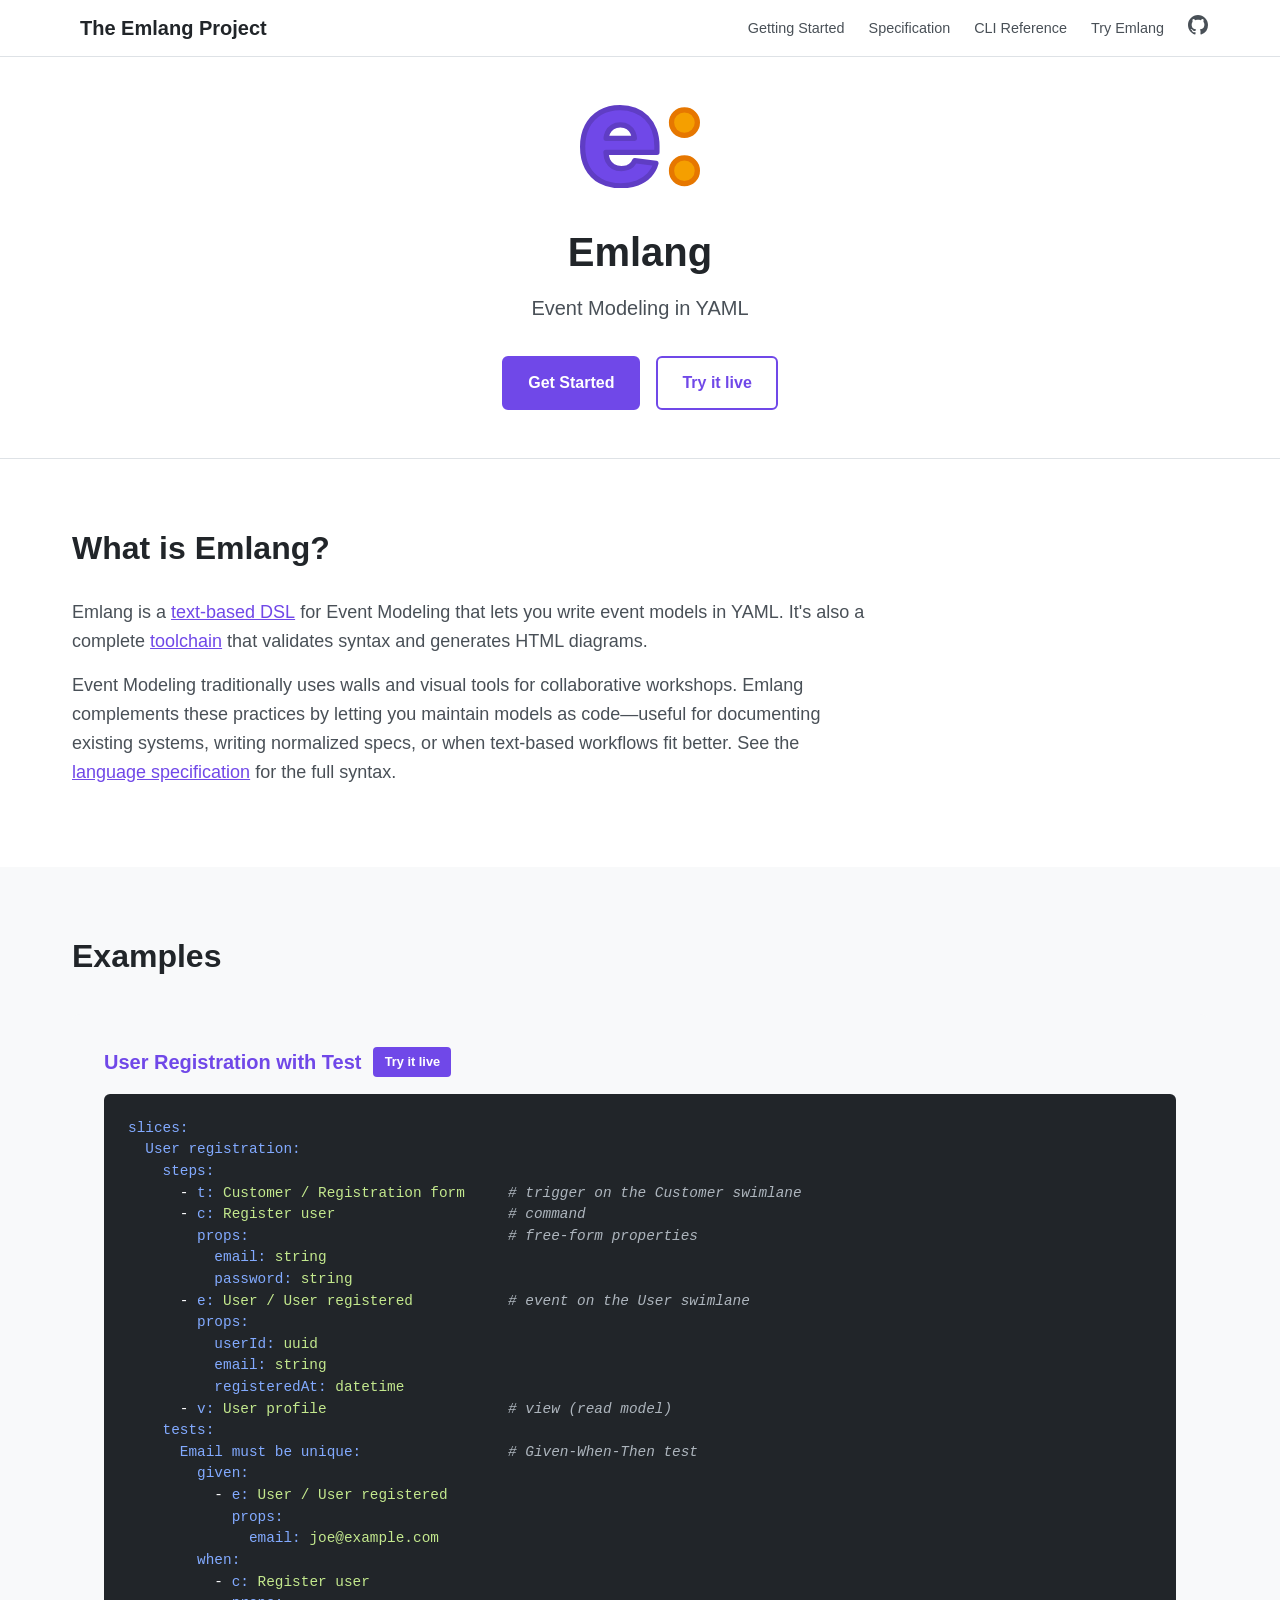
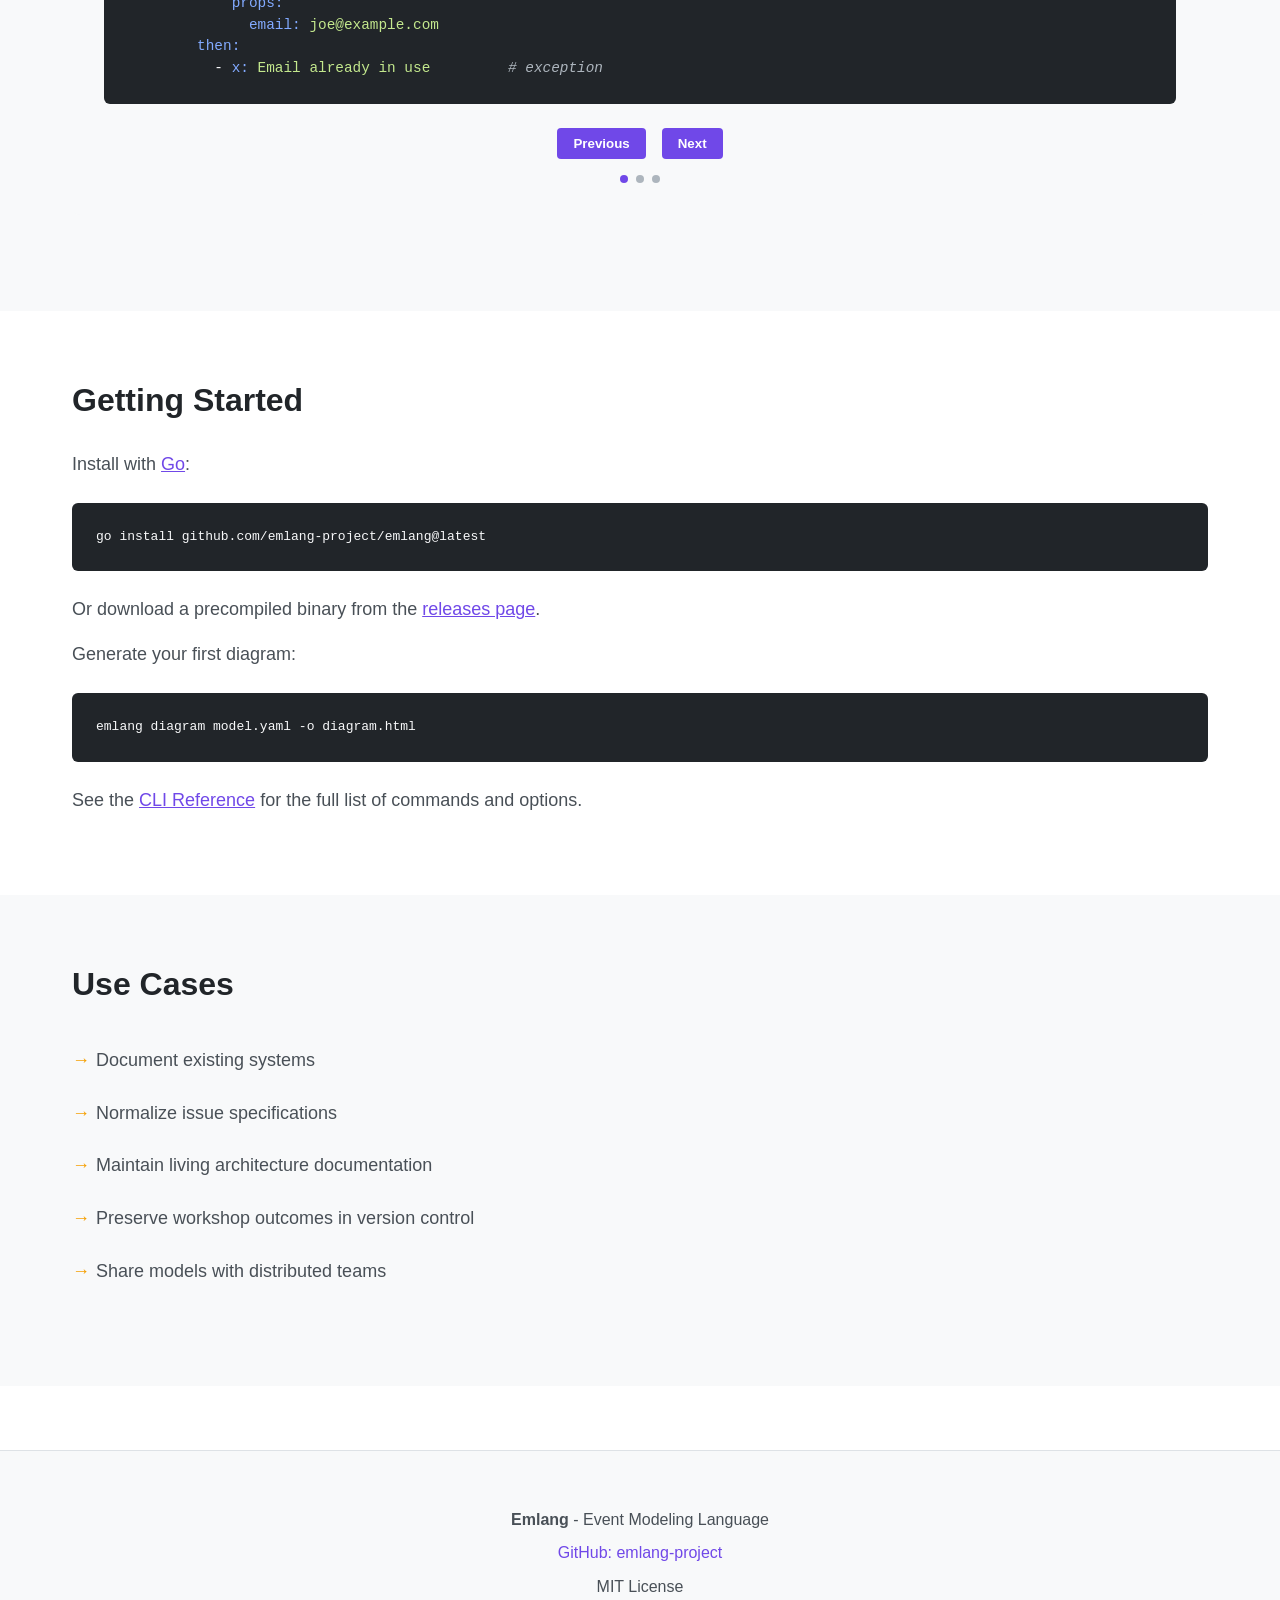
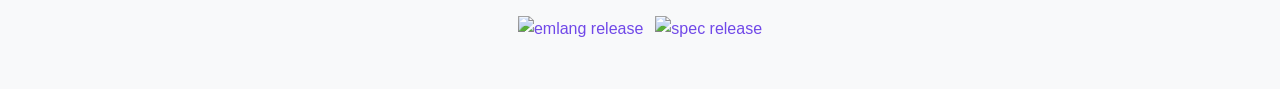
==== docs/index.html @ 88c4de27 "docs: import the website from emlang-project.github.io Co-Authored-By: Claude Opus 5.5 <noreply@anth" ====
<!DOCTYPE html>
<html lang="en">
<head>
    <meta charset="UTF-8">
    <meta name="viewport" content="width=device-width, initial-scale=1.0">
    <title>Emlang - Event Modeling Language</title>
    <meta name="description" content="Event Modeling in YAML. A text-based DSL for Event Modeling.">
    <link rel="icon" type="image/x-icon" href="favicon.ico">
    <link rel="canonical" href="https://emlang-project.github.io/">
    <meta property="og:title" content="Emlang - Event Modeling Language">
    <meta property="og:description" content="Event Modeling in YAML. A text-based DSL for Event Modeling.">
    <meta property="og:type" content="website">
    <meta property="og:url" content="https://emlang-project.github.io/">
    <meta property="og:image" content="https://emlang-project.github.io/logo.png">
    <meta name="twitter:card" content="summary">
    <meta name="twitter:title" content="Emlang - Event Modeling Language">
    <meta name="twitter:description" content="Event Modeling in YAML. A text-based DSL for Event Modeling.">
    <meta name="twitter:image" content="https://emlang-project.github.io/logo.png">
    <link rel="stylesheet" href="styles.css">
    <style>
        /* Nav logo animation (homepage only) */
        .nav-logo-img {
            width: 0;
            opacity: 0;
            overflow: hidden;
            transition: width 0.3s ease, opacity 0.3s ease;
        }

        nav.scrolled .nav-logo-img {
            width: 28px;
            opacity: 1;
        }

        /* Header */
        header {
            padding: 3rem 0;
            text-align: center;
            border-bottom: 1px solid var(--gray-3);
        }

        .logo {
            width: 120px;
            height: auto;
            margin-bottom: 1.5rem;
        }

        h1 {
            font-size: 2.5rem;
            font-weight: 800;
            margin-bottom: 0.5rem;
            color: var(--gray-9);
        }

        .tagline {
            font-size: 1.25rem;
            color: var(--gray-7);
            margin-bottom: 2rem;
        }

        .cta-buttons {
            display: flex;
            gap: 1rem;
            justify-content: center;
            flex-wrap: wrap;
        }

        .btn {
            display: inline-block;
            padding: 0.75rem 1.5rem;
            border-radius: 6px;
            text-decoration: none;
            font-weight: 600;
            transition: all 0.2s;
        }

        .btn-primary {
            background: var(--violet-6);
            color: white;
            border: 2px solid var(--violet-6);
        }

        .btn-primary:hover {
            background: var(--violet-7);
            border-color: var(--violet-7);
        }

        .btn-secondary {
            background: white;
            color: var(--violet-6);
            border: 2px solid var(--violet-6);
        }

        .btn-secondary:hover {
            background: var(--gray-0);
        }

        /* Sections (homepage overrides) */
        section {
            padding: 4rem 0;
            border-bottom: none;
        }

        section h2 {
            font-size: 2rem;
            margin-bottom: 1.5rem;
        }

        section p {
            font-size: 1.125rem;
        }

        /* Carousel */
        .carousel {
            position: relative;
            background: var(--gray-0);
            border-radius: 8px;
            padding: 2rem;
            margin: 2rem 0;
        }

        .carousel-item {
            display: none;
        }

        .carousel-item.active {
            display: block;
        }

        .carousel-title {
            font-size: 1.25rem;
            font-weight: 600;
            margin-bottom: 1rem;
            color: var(--violet-6);
            display: flex;
            align-items: center;
            gap: 0.75rem;
        }

        .open-in-editor {
            font-size: 0.8rem;
            font-weight: 600;
            color: white;
            text-decoration: none;
            background: var(--violet-6);
            border-radius: 4px;
            padding: 0.3rem 0.7rem;
            transition: background 0.2s;
            white-space: nowrap;
        }

        .open-in-editor:hover {
            background: var(--violet-7);
        }

        .install-wrapper {
            position: relative;
        }

        .carousel-nav {
            display: flex;
            justify-content: center;
            gap: 1rem;
            margin-top: 1.5rem;
        }

        .carousel-nav button {
            background: var(--violet-6);
            color: white;
            border: none;
            padding: 0.5rem 1rem;
            border-radius: 4px;
            cursor: pointer;
            font-weight: 600;
            transition: background 0.2s;
        }

        .carousel-nav button:hover {
            background: var(--violet-7);
        }

        .carousel-indicators {
            display: flex;
            justify-content: center;
            gap: 0.5rem;
            margin-top: 1rem;
        }

        .indicator {
            width: 8px;
            height: 8px;
            border-radius: 50%;
            background: var(--gray-5);
            cursor: pointer;
        }

        .indicator.active {
            background: var(--violet-6);
        }

        /* Installation */
        .install-box {
            background: var(--gray-9);
            color: #f8f9fa;
            padding: 1.5rem;
            border-radius: 6px;
            margin: 1.5rem 0;
            font-family: monospace;
        }

        /* Use Cases */
        .use-cases {
            list-style: none;
            margin: 1.5rem 0;
        }

        .use-cases li {
            padding: 0.75rem 0;
            padding-left: 1.5rem;
            position: relative;
            font-size: 1.125rem;
            color: var(--gray-7);
        }

        .use-cases li:before {
            content: "\2192";
            position: absolute;
            left: 0;
            color: var(--orange-6);
            font-weight: 700;
        }

        /* Footer (homepage override) */
        footer {
            margin-top: 4rem;
        }

        .badges {
            display: flex;
            gap: 0.75rem;
            justify-content: center;
            margin-top: 1rem;
        }

        .badges img {
            height: 20px;
        }

        /* Responsive (homepage overrides) */
        @media (max-width: 768px) {
            h1 {
                font-size: 2rem;
            }

            .tagline {
                font-size: 1.125rem;
            }

            section h2 {
                font-size: 1.5rem;
            }

            .cta-buttons {
                flex-direction: column;
                align-items: stretch;
            }
        }
    </style>
</head>
<body>
    <nav>
        <div class="nav-inner">
            <a href="#" class="nav-logo"><img src="logo.svg" alt="Emlang" class="nav-logo-img"> The Emlang Project</a>
            <button class="nav-toggle" aria-label="Toggle navigation" onclick="document.querySelector('.nav-links').classList.toggle('open')">
                <svg viewBox="0 0 24 24" fill="none" stroke="currentColor" stroke-width="2"><path d="M3 12h18M3 6h18M3 18h18"/></svg>
            </button>
            <ul class="nav-links">
                <li><a href="#getting-started">Getting Started</a></li>
                <li><a href="spec.html">Specification</a></li>
                <li><a href="cli.html">CLI Reference</a></li>
                <li><a href="repl.html" target="_blank">Try Emlang</a></li>
                <li><a href="https://github.com/emlang-project" target="_blank" aria-label="GitHub" class="nav-github"><svg viewBox="0 0 16 16" width="20" height="20" fill="currentColor"><path d="M8 0C3.58 0 0 3.58 0 8c0 3.54 2.29 6.53 5.47 7.59.4.07.55-.17.55-.38 0-.19-.01-.82-.01-1.49-2.01.37-2.53-.49-2.69-.94-.09-.23-.48-.94-.82-1.13-.28-.15-.68-.52-.01-.53.63-.01 1.08.58 1.23.82.72 1.21 1.87.87 2.33.66.07-.52.28-.87.51-1.07-1.78-.2-3.64-.89-3.64-3.95 0-.87.31-1.59.82-2.15-.08-.2-.36-1.02.08-2.12 0 0 .67-.21 2.2.82.64-.18 1.32-.27 2-.27.68 0 1.36.09 2 .27 1.53-1.04 2.2-.82 2.2-.82.44 1.1.16 1.92.08 2.12.51.56.82 1.27.82 2.15 0 3.07-1.87 3.75-3.65 3.95.29.25.54.73.54 1.48 0 1.07-.01 1.93-.01 2.2 0 .21.15.46.55.38A8.013 8.013 0 0016 8c0-4.42-3.58-8-8-8z"/></svg></a></li>
            </ul>
        </div>
    </nav>

    <header>
        <div class="container">
            <svg class="logo" width="228.35938" height="158.6992" viewBox="0 0 228.35938 158.6992" version="1.1">
                <g transform="translate(-84.853516,-176.65039)">
                    <g style="fill:#f59f00;fill-opacity:1;stroke:#e67700;stroke-opacity:1" transform="translate(0,14.44824)">
                        <path style="fill:#f59f00;fill-opacity:1;stroke:#e67700;stroke-width:10;stroke-linejoin:bevel;stroke-opacity:1" d="m 283.60352,263.03711 c -6.94445,0 -12.80382,2.34374 -17.57813,7.03125 -4.68751,4.68751 -7.03125,10.45876 -7.03125,17.31641 0,6.85765 2.34374,12.63085 7.03125,17.31835 4.77431,4.68751 10.63368,7.03126 17.57813,7.03126 6.94445,0 12.7617,-2.34375 17.44921,-7.03126 4.77431,-4.6875 7.16016,-10.4607 7.16016,-17.31835 0,-6.85765 -2.38585,-12.6289 -7.16016,-17.31641 -4.68751,-4.68751 -10.50476,-7.03125 -17.44921,-7.03125 z"/>
                        <path style="fill:#f59f00;fill-opacity:1;stroke:#e67700;stroke-width:10;stroke-linejoin:bevel;stroke-opacity:1" d="m 283.60352,171.36914 c -6.94445,0 -12.80382,2.34374 -17.57813,7.03125 -4.68751,4.68751 -7.03125,10.46071 -7.03125,17.31836 0,6.85765 2.34374,12.63085 7.03125,17.31836 4.77431,4.68751 10.63368,7.03125 17.57813,7.03125 6.94445,0 12.7617,-2.34374 17.44921,-7.03125 4.77431,-4.68751 7.16016,-10.46071 7.16016,-17.31836 0,-6.85765 -2.38585,-12.63085 -7.16016,-17.31836 -4.68751,-4.68751 -10.50476,-7.03125 -17.44921,-7.03125 z"/>
                    </g>
                    <path style="fill:#7048e8;stroke:#5f3dc4;stroke-width:10;stroke-linejoin:round;stroke-opacity:1" d="m 161.07812,181.65039 c -14.32292,0 -26.86695,3.12499 -37.63085,9.375 -10.6771,6.25001 -18.96637,14.97394 -24.869145,26.17188 -5.81598,11.11112 -8.724609,24.04577 -8.724609,38.80273 0,15.191 2.908629,28.34199 8.724609,39.45312 5.902785,11.11113 14.322255,19.70486 25.259765,25.78125 10.93751,6.0764 23.87217,9.11523 38.80273,9.11523 11.71877,0 22.17946,-1.7808 31.38086,-5.33983 9.2014,-3.55904 16.79557,-8.50694 22.78516,-14.84375 6.07639,-6.42363 10.24305,-13.88759 12.5,-22.39453 l -40.36328,-5.20899 c -1.21528,3.21181 -3.03819,5.94618 -5.46875,8.20312 -2.34375,2.17014 -5.20833,3.86284 -8.59375,5.07813 -3.38542,1.12846 -7.16146,1.69335 -11.32813,1.69335 -5.90278,0 -11.069,-1.21591 -15.49609,-3.64648 -4.42709,-2.51737 -7.8546,-6.20725 -10.28516,-11.06835 -2.1263,-4.4889 -3.28906,-9.86951 -3.48632,-16.14454 h 96.97461 v -11.58984 c 0,-11.71877 -1.73481,-22.09135 -5.20704,-31.11914 -3.38542,-9.11459 -8.24717,-16.79687 -14.58398,-23.04688 -6.25001,-6.33681 -13.67186,-11.11046 -22.26563,-14.32227 -8.50696,-3.29861 -17.88193,-4.94921 -28.125,-4.94921 z m 0.52149,32.94336 c 5.90278,0 10.85069,1.25803 14.84375,3.77539 3.99307,2.51737 7.02995,6.16319 9.11328,10.9375 1.4074,3.16666 2.34025,6.77038 2.79688,10.80859 h -53.81641 c 0.4375,-4.07118 1.38541,-7.71701 2.84375,-10.9375 2.17014,-4.6007 5.29513,-8.16037 9.375,-10.67774 4.07987,-2.60417 9.02777,-3.90624 14.84375,-3.90624 z"/>
                </g>
            </svg>
            <h1>Emlang</h1>
            <p class="tagline">Event Modeling in YAML</p>
            <div class="cta-buttons">
                <a href="#getting-started" class="btn btn-primary">Get Started</a>
                <a href="repl.html" target="_blank" class="btn btn-secondary">Try it live</a>
            </div>
        </div>
    </header>

    <section id="what-is-emlang">
        <div class="container">
            <h2>What is Emlang?</h2>
            <p>Emlang is a <a href="spec.html" style="color: var(--violet-6); font-weight: 500;">text-based DSL</a> for Event Modeling that lets you write event models in YAML. It's also a complete <a href="cli.html" style="color: var(--violet-6); font-weight: 500;">toolchain</a> that validates syntax and generates HTML diagrams.</p>
            <p>Event Modeling traditionally uses walls and visual tools for collaborative workshops. Emlang complements these practices by letting you maintain models as code—useful for documenting existing systems, writing normalized specs, or when text-based workflows fit better. See the <a href="spec.html" style="color: var(--violet-6); font-weight: 500;">language specification</a> for the full syntax.</p>
        </div>
    </section>

    <section id="examples" style="background: var(--gray-0);">
        <div class="container">
            <h2>Examples</h2>
            <div class="carousel">
                <div class="carousel-item active">
                    <div class="carousel-title">User Registration with Test <a class="open-in-editor" href="#">Try it live</a></div>
                    <div class="code-wrapper">
                        <button class="copy-btn" onclick="copyCode(this)">Copy</button>
                        <pre><code><span class="hljs-attr">slices:</span>
  <span class="hljs-attr">User registration:</span>
    <span class="hljs-attr">steps:</span>
      - <span class="hljs-attr">t:</span> <span class="hljs-string">Customer / Registration form</span>     <span class="hljs-comment"># trigger on the Customer swimlane</span>
      - <span class="hljs-attr">c:</span> <span class="hljs-string">Register user</span>                    <span class="hljs-comment"># command</span>
        <span class="hljs-attr">props:</span>                              <span class="hljs-comment"># free-form properties</span>
          <span class="hljs-attr">email:</span> <span class="hljs-string">string</span>
          <span class="hljs-attr">password:</span> <span class="hljs-string">string</span>
      - <span class="hljs-attr">e:</span> <span class="hljs-string">User / User registered</span>           <span class="hljs-comment"># event on the User swimlane</span>
        <span class="hljs-attr">props:</span>
          <span class="hljs-attr">userId:</span> <span class="hljs-string">uuid</span>
          <span class="hljs-attr">email:</span> <span class="hljs-string">string</span>
          <span class="hljs-attr">registeredAt:</span> <span class="hljs-string">datetime</span>
      - <span class="hljs-attr">v:</span> <span class="hljs-string">User profile</span>                     <span class="hljs-comment"># view (read model)</span>
    <span class="hljs-attr">tests:</span>
      <span class="hljs-attr">Email must be unique:</span>                 <span class="hljs-comment"># Given-When-Then test</span>
        <span class="hljs-attr">given:</span>
          - <span class="hljs-attr">e:</span> <span class="hljs-string">User / User registered</span>
            <span class="hljs-attr">props:</span>
              <span class="hljs-attr">email:</span> <span class="hljs-string">joe@example.com</span>
        <span class="hljs-attr">when:</span>
          - <span class="hljs-attr">c:</span> <span class="hljs-string">Register user</span>
            <span class="hljs-attr">props:</span>
              <span class="hljs-attr">email:</span> <span class="hljs-string">joe@example.com</span>
        <span class="hljs-attr">then:</span>
          - <span class="hljs-attr">x:</span> <span class="hljs-string">Email already in use</span>         <span class="hljs-comment"># exception</span></code></pre>
                    </div>
                </div>

                <div class="carousel-item">
                    <div class="carousel-title">Invoice Generation <a class="open-in-editor" href="#">Try it live</a></div>
                    <div class="code-wrapper">
                        <button class="copy-btn" onclick="copyCode(this)">Copy</button>
                        <pre><code><span class="hljs-attr">slices:</span>
  <span class="hljs-attr">Invoice generation:</span>          <span class="hljs-comment"># processor pattern (direct form, no tests)</span>
    - <span class="hljs-attr">e:</span> <span class="hljs-string">Shipping / Order shipped</span>
    - <span class="hljs-attr">v:</span> <span class="hljs-string">Pending invoices</span>
    - <span class="hljs-attr">t:</span> <span class="hljs-string">Invoice generation process</span>
    - <span class="hljs-attr">c:</span> <span class="hljs-string">Generate invoice</span>
      <span class="hljs-attr">props:</span>
        <span class="hljs-attr">orderId:</span> <span class="hljs-string">uuid</span>
        <span class="hljs-attr">customerId:</span> <span class="hljs-string">uuid</span>
    - <span class="hljs-attr">e:</span> <span class="hljs-string">Billing / Invoice generated</span>
      <span class="hljs-attr">props:</span>
        <span class="hljs-attr">invoiceId:</span> <span class="hljs-string">uuid</span>
        <span class="hljs-attr">amount:</span> <span class="hljs-string">decimal</span>
        <span class="hljs-attr">generatedAt:</span> <span class="hljs-string">datetime</span>
    - <span class="hljs-attr">v:</span> <span class="hljs-string">Pending invoices</span></code></pre>
                    </div>
                </div>

                <div class="carousel-item">
                    <div class="carousel-title">Exploratory Brainstorming - Order Flow <a class="open-in-editor" href="#">Try it live</a></div>
                    <div class="code-wrapper">
                        <button class="copy-btn" onclick="copyCode(this)">Copy</button>
                        <pre><code><span class="hljs-attr">slices:</span>
  <span class="hljs-attr">Order flow:</span>              <span class="hljs-comment"># just events, no commands yet</span>
    - <span class="hljs-attr">e:</span> <span class="hljs-string">Order placed</span>
    - <span class="hljs-attr">e:</span> <span class="hljs-string">Payment received</span>
    - <span class="hljs-attr">e:</span> <span class="hljs-string">Items reserved</span>
    - <span class="hljs-attr">e:</span> <span class="hljs-string">Shipment scheduled</span>
    - <span class="hljs-attr">e:</span> <span class="hljs-string">Order shipped</span>
    - <span class="hljs-attr">e:</span> <span class="hljs-string">Order delivered</span>
    - <span class="hljs-attr">e:</span> <span class="hljs-string">Feedback requested</span>
    - <span class="hljs-attr">e:</span> <span class="hljs-string">Order completed</span></code></pre>
                    </div>
                </div>

                <div class="carousel-nav">
                    <button onclick="changeSlide(-1)">Previous</button>
                    <button onclick="changeSlide(1)">Next</button>
                </div>
                <div class="carousel-indicators">
                    <span class="indicator active" onclick="goToSlide(0)"></span>
                    <span class="indicator" onclick="goToSlide(1)"></span>
                    <span class="indicator" onclick="goToSlide(2)"></span>
                </div>
            </div>
        </div>
    </section>

    <section id="getting-started">
        <div class="container">
            <h2>Getting Started</h2>
            <p>Install with <a href="https://go.dev/doc/install" style="color: var(--violet-6);">Go</a>:</p>
            <div class="install-wrapper">
                <button class="copy-btn" onclick="copyCode(this)">Copy</button>
                <div class="install-box">
go install github.com/emlang-project/emlang@latest
                </div>
            </div>
            <p>Or download a precompiled binary from the <a href="https://github.com/emlang-project/emlang/releases" style="color: var(--violet-6);">releases page</a>.</p>
            <p>Generate your first diagram:</p>
            <div class="install-wrapper">
                <button class="copy-btn" onclick="copyCode(this)">Copy</button>
                <div class="install-box">
emlang diagram model.yaml -o diagram.html
                </div>
            </div>
            <p>See the <a href="cli.html" style="color: var(--violet-6);">CLI Reference</a> for the full list of commands and options.</p>
        </div>
    </section>

    <section id="use-cases" style="background: var(--gray-0);">
        <div class="container">
            <h2>Use Cases</h2>
            <ul class="use-cases">
                <li>Document existing systems</li>
                <li>Normalize issue specifications</li>
                <li>Maintain living architecture documentation</li>
                <li>Preserve workshop outcomes in version control</li>
                <li>Share models with distributed teams</li>
            </ul>
        </div>
    </section>

    <footer>
        <div class="container">
            <p><strong>Emlang</strong> - Event Modeling Language</p>
            <p><a href="https://github.com/emlang-project">GitHub: emlang-project</a></p>
            <p>MIT License</p>
            <div class="badges">
                <a href="https://github.com/emlang-project/emlang"><img src="https://img.shields.io/github/v/release/emlang-project/emlang?label=emlang" alt="emlang release"></a>
                <a href="https://github.com/emlang-project/spec"><img src="https://img.shields.io/github/v/release/emlang-project/spec?label=spec" alt="spec release"></a>
            </div>
        </div>
    </footer>

    <script>
        let currentSlide = 0;
        const slides = document.querySelectorAll('.carousel-item');
        const indicators = document.querySelectorAll('.indicator');

        function showSlide(n) {
            slides.forEach(slide => slide.classList.remove('active'));
            indicators.forEach(indicator => indicator.classList.remove('active'));

            currentSlide = (n + slides.length) % slides.length;

            slides[currentSlide].classList.add('active');
            indicators[currentSlide].classList.add('active');
        }

        function changeSlide(direction) {
            showSlide(currentSlide + direction);
        }

        function goToSlide(n) {
            showSlide(n);
        }

        // Copy button
        function copyCode(btn) {
            const wrapper = btn.parentElement;
            const codeEl = wrapper.querySelector('code') || wrapper.querySelector('.install-box');
            const text = codeEl.textContent.trim();
            navigator.clipboard.writeText(text).then(() => {
                btn.textContent = 'Copied!';
                setTimeout(() => { btn.textContent = 'Copy'; }, 2000);
            });
        }

        // Show nav logo when header is scrolled out of view
        const nav = document.querySelector('nav');
        const header = document.querySelector('header');
        const observer = new IntersectionObserver(([entry]) => {
            nav.classList.toggle('scrolled', !entry.isIntersecting);
        }, { threshold: 0, rootMargin: '-86px 0px 0px 0px' });
        observer.observe(header);

        // Set "Try it live" links
        document.querySelectorAll('.carousel-item').forEach(item => {
            const code = item.querySelector('code');
            const link = item.querySelector('.open-in-editor');
            if (code && link) {
                link.href = 'repl.html?s=' + encodeURIComponent(code.textContent);
                link.target = '_blank';
            }
        });

        // Keyboard navigation for carousel
        document.addEventListener('keydown', (e) => {
            if (e.key === 'ArrowLeft') {
                changeSlide(-1);
            } else if (e.key === 'ArrowRight') {
                changeSlide(1);
            }
        });
    </script>
</body>
</html>
---- docs/styles.css ----
/* Open Colors */
:root {
    --violet-6: #7048e8;
    --violet-7: #5f3dc4;
    --orange-6: #f59f00;
    --orange-7: #e67700;
    --gray-0: #f8f9fa;
    --gray-1: #f1f3f5;
    --gray-3: #dee2e6;
    --gray-5: #adb5bd;
    --gray-7: #495057;
    --gray-9: #212529;
}

* {
    margin: 0;
    padding: 0;
    box-sizing: border-box;
}

html {
    scroll-behavior: smooth;
    scroll-padding-top: 60px;
}

body {
    font-family: -apple-system, BlinkMacSystemFont, 'Segoe UI', Roboto, Oxygen, Ubuntu, Cantarell, sans-serif;
    line-height: 1.6;
    color: var(--gray-9);
    background: white;
}

/* Nav */
nav {
    position: sticky;
    top: 0;
    z-index: 100;
    background: white;
    border-bottom: 1px solid var(--gray-3);
}

.nav-inner {
    max-width: 1200px;
    margin: 0 auto;
    padding: 0 2rem;
    display: flex;
    align-items: center;
    justify-content: space-between;
    height: 56px;
}

.nav-logo {
    font-weight: 800;
    font-size: 1.25rem;
    text-decoration: none;
    color: var(--gray-9);
    display: flex;
    align-items: center;
    gap: 0.5rem;
}

.nav-logo-img {
    height: 28px;
    width: 28px;
}

.nav-links {
    display: flex;
    gap: 1.5rem;
    list-style: none;
}

.nav-links a {
    text-decoration: none;
    color: var(--gray-7);
    font-size: 0.9rem;
    font-weight: 500;
    transition: color 0.2s;
}

.nav-links a:hover {
    color: var(--violet-6);
}

.nav-github {
    display: flex;
    align-items: center;
}

.nav-toggle {
    display: none;
    background: none;
    border: none;
    cursor: pointer;
    padding: 0.5rem;
}

.nav-toggle svg {
    width: 24px;
    height: 24px;
    stroke: var(--gray-7);
}

.container {
    max-width: 1200px;
    margin: 0 auto;
    padding: 0 2rem;
}

/* Page header */
.page-header {
    padding: 3rem 0 2rem;
    border-bottom: 1px solid var(--gray-3);
}

.page-header h1 {
    font-size: 2.5rem;
    font-weight: 800;
    color: var(--gray-9);
    margin-bottom: 0.5rem;
}

.page-header p {
    font-size: 1.25rem;
    color: var(--gray-7);
}

.page-header p a {
    color: var(--violet-6);
    text-decoration: none;
}

.page-header p a:hover {
    text-decoration: underline;
}

/* Sections */
section {
    padding: 3rem 0;
    border-bottom: 1px solid var(--gray-3);
}

section:last-of-type {
    border-bottom: none;
}

section h2 {
    font-size: 1.75rem;
    font-weight: 700;
    margin-bottom: 1rem;
    color: var(--gray-9);
}

section h3 {
    font-size: 1.25rem;
    font-weight: 600;
    margin-top: 1.5rem;
    margin-bottom: 0.75rem;
    color: var(--gray-9);
}

section p {
    font-size: 1.05rem;
    color: var(--gray-7);
    margin-bottom: 1rem;
    max-width: 800px;
}

/* Code */
code {
    background: var(--gray-0);
    padding: 0.15em 0.4em;
    border-radius: 3px;
    font-size: 0.9em;
}

pre {
    background: var(--gray-9);
    color: #f8f9fa;
    padding: 1.5rem;
    border-radius: 6px;
    overflow-x: auto;
    font-size: 0.9rem;
    line-height: 1.5;
    margin: 1rem 0;
}

pre code {
    background: none;
    padding: 0;
    font-size: inherit;
}

/* Tables */
.table-wrapper {
    overflow-x: auto;
    margin: 1rem 0;
}

table {
    width: 100%;
    border-collapse: collapse;
    font-size: 0.95rem;
}

th, td {
    text-align: left;
    padding: 0.75rem 1rem;
    border-bottom: 1px solid var(--gray-3);
}

th {
    background: var(--gray-0);
    font-weight: 600;
    color: var(--gray-9);
    white-space: nowrap;
}

td code {
    white-space: nowrap;
}

.category-row td {
    background: var(--gray-0);
    font-weight: 600;
    color: var(--violet-6);
    padding-top: 1rem;
}

.severity-error {
    color: #c92a2a;
    font-weight: 600;
}

.severity-warning {
    color: #e67700;
    font-weight: 600;
}

/* Lists */
ul.rules {
    margin: 1rem 0;
    padding-left: 1.5rem;
    color: var(--gray-7);
}

ul.rules li {
    margin-bottom: 0.5rem;
    font-size: 1.05rem;
}

ol, ul.plain {
    margin: 1rem 0;
    padding-left: 1.5rem;
    color: var(--gray-7);
}

ol li, ul.plain li {
    margin-bottom: 0.5rem;
    font-size: 1.05rem;
}

/* Code wrapper with copy button */
.code-wrapper {
    position: relative;
}

.copy-btn {
    position: absolute;
    top: 0.5rem;
    right: 0.5rem;
    background: rgba(255, 255, 255, 0.15);
    color: var(--gray-5);
    border: 1px solid rgba(255, 255, 255, 0.2);
    border-radius: 4px;
    padding: 0.25rem 0.5rem;
    font-size: 0.75rem;
    cursor: pointer;
    opacity: 0;
    transition: opacity 0.2s;
    font-family: inherit;
}

.code-wrapper:hover .copy-btn,
.install-wrapper:hover .copy-btn {
    opacity: 1;
}

.copy-btn:hover {
    background: rgba(255, 255, 255, 0.25);
    color: white;
}

/* Syntax Highlighting */
.hljs-attr { color: #82aaff; }
.hljs-string { color: #c3e88d; }
.hljs-number { color: #f78c6c; }
.hljs-comment { color: var(--gray-5); font-style: italic; }
.hljs-literal { color: #ff966c; }

/* Content layout */
.content-layout {
    display: flex;
    gap: 3rem;
    align-items: flex-start;
}

.content-main {
    flex: 1;
    min-width: 0;
}

/* TOC */
.toc-sidebar {
    width: 220px;
    flex-shrink: 0;
    position: sticky;
    top: 72px;
    max-height: calc(100vh - 88px);
    overflow-y: auto;
    padding: 1rem 0;
}

.toc {
    background: var(--gray-0);
    border-radius: 8px;
    padding: 1.25rem 1.5rem;
}

.toc h3 {
    margin-top: 0;
    margin-bottom: 0.75rem;
    font-size: 0.85rem;
    text-transform: uppercase;
    letter-spacing: 0.05em;
    color: var(--gray-7);
}

.toc ul {
    list-style: none;
    padding: 0;
}

.toc li {
    margin-bottom: 0.3rem;
}

.toc a {
    text-decoration: none;
    color: var(--violet-6);
    font-size: 0.85rem;
}

.toc a:hover {
    text-decoration: underline;
}

/* Footer */
footer {
    padding: 3rem 0;
    background: var(--gray-0);
    border-top: 1px solid var(--gray-3);
    text-align: center;
    margin-top: 2rem;
}

footer p {
    color: var(--gray-7);
    margin: 0.5rem 0;
}

footer a {
    color: var(--violet-6);
    text-decoration: none;
}

footer a:hover {
    text-decoration: underline;
}

/* Responsive */
@media (max-width: 768px) {
    .page-header h1 {
        font-size: 2rem;
    }

    section h2 {
        font-size: 1.5rem;
    }

    .nav-toggle {
        display: block;
    }

    .nav-links {
        display: none;
        position: absolute;
        top: 56px;
        left: 0;
        right: 0;
        background: white;
        flex-direction: column;
        padding: 1rem 2rem;
        border-bottom: 1px solid var(--gray-3);
        gap: 0.75rem;
    }

    .nav-links.open {
        display: flex;
    }

    th, td {
        padding: 0.5rem 0.75rem;
        font-size: 0.85rem;
    }

    .content-layout {
        display: block;
    }

    .toc-sidebar {
        width: auto;
        position: static;
        max-height: none;
        padding: 0;
        margin-bottom: 1rem;
    }
}
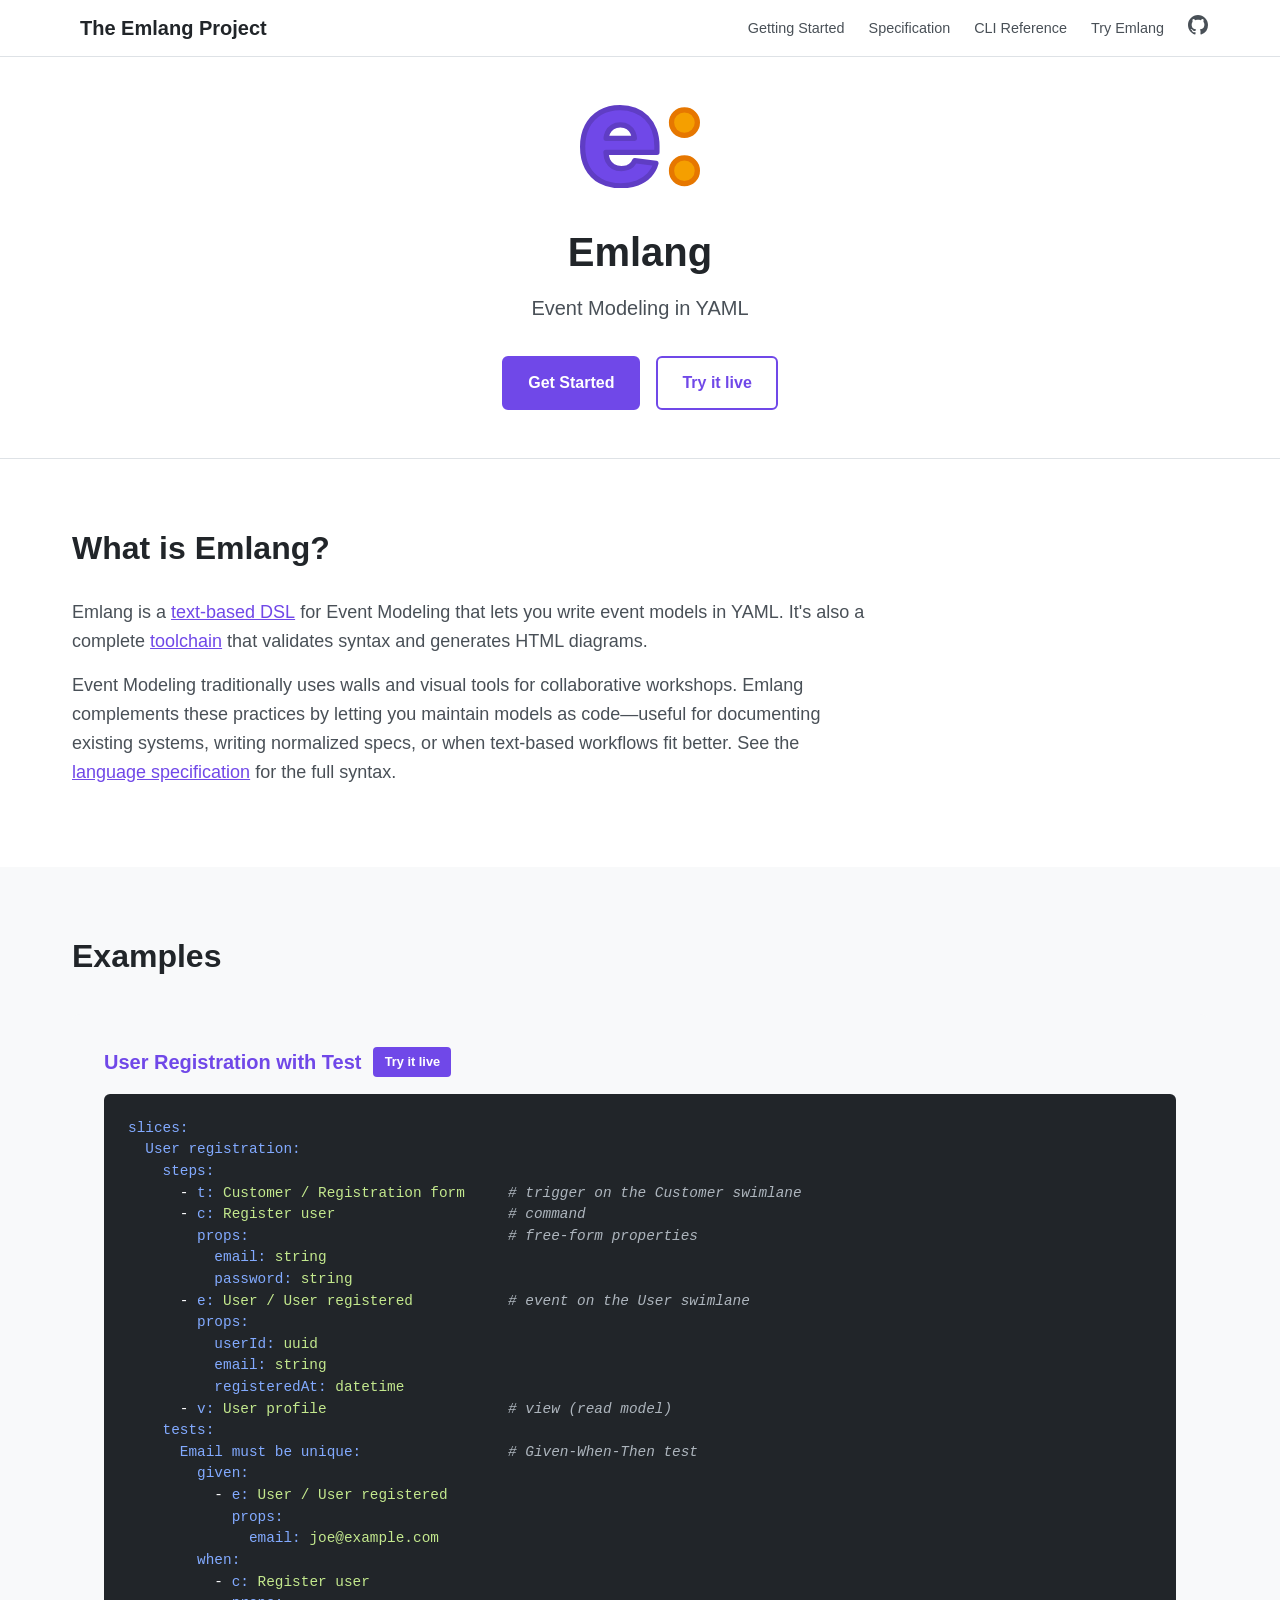
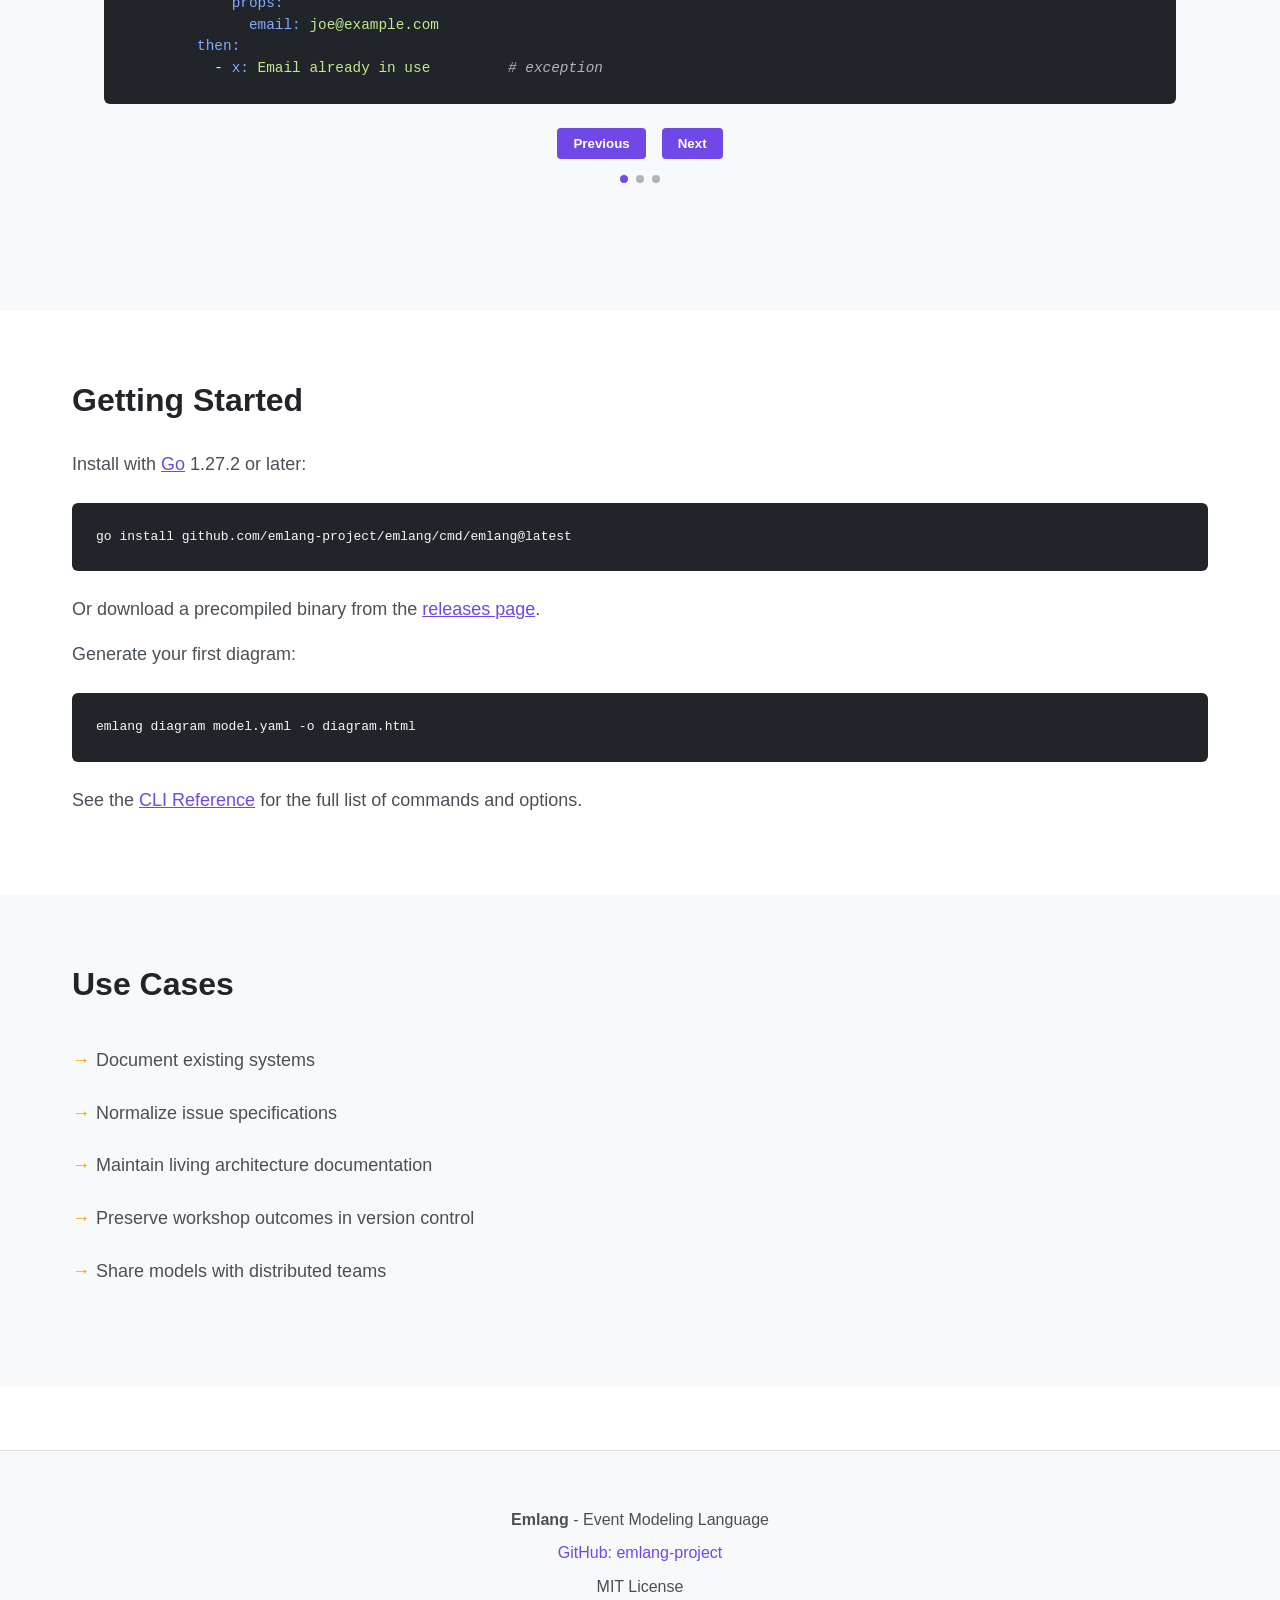
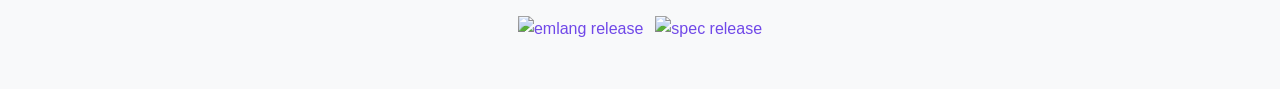
==== commit f2151b3d: "docs: move build and usage details out of the README The README keeps an intro, badges, features, th" ====
--- a/docs/index.html
+++ b/docs/index.html
@@ -403,11 +403,11 @@
     <section id="getting-started">
         <div class="container">
             <h2>Getting Started</h2>
-            <p>Install with <a href="https://go.dev/doc/install" style="color: var(--violet-6);">Go</a>:</p>
+            <p>Install with <a href="https://go.dev/doc/install" style="color: var(--violet-6);">Go</a> 1.27.2 or later:</p>
             <div class="install-wrapper">
                 <button class="copy-btn" onclick="copyCode(this)">Copy</button>
                 <div class="install-box">
-go install github.com/emlang-project/emlang@latest
+go install github.com/emlang-project/emlang/cmd/emlang@latest
                 </div>
             </div>
             <p>Or download a precompiled binary from the <a href="https://github.com/emlang-project/emlang/releases" style="color: var(--violet-6);">releases page</a>.</p>
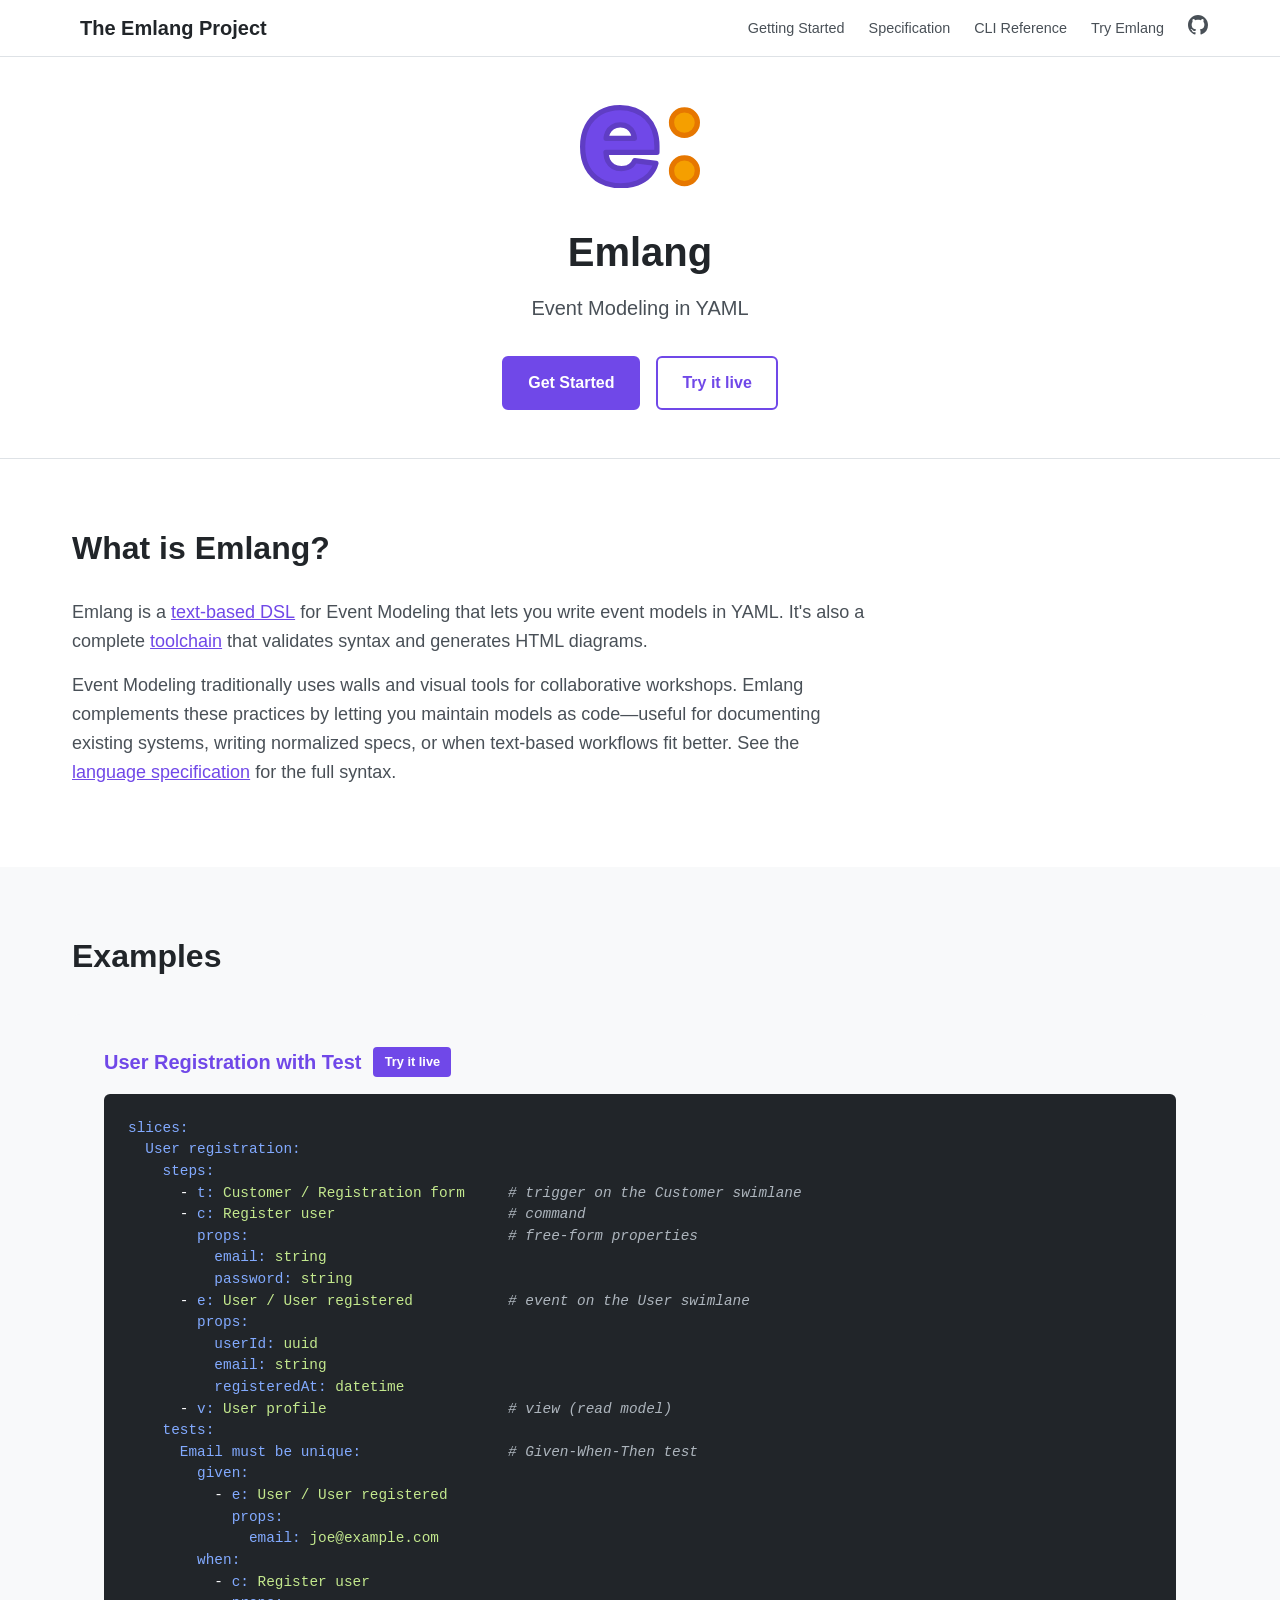
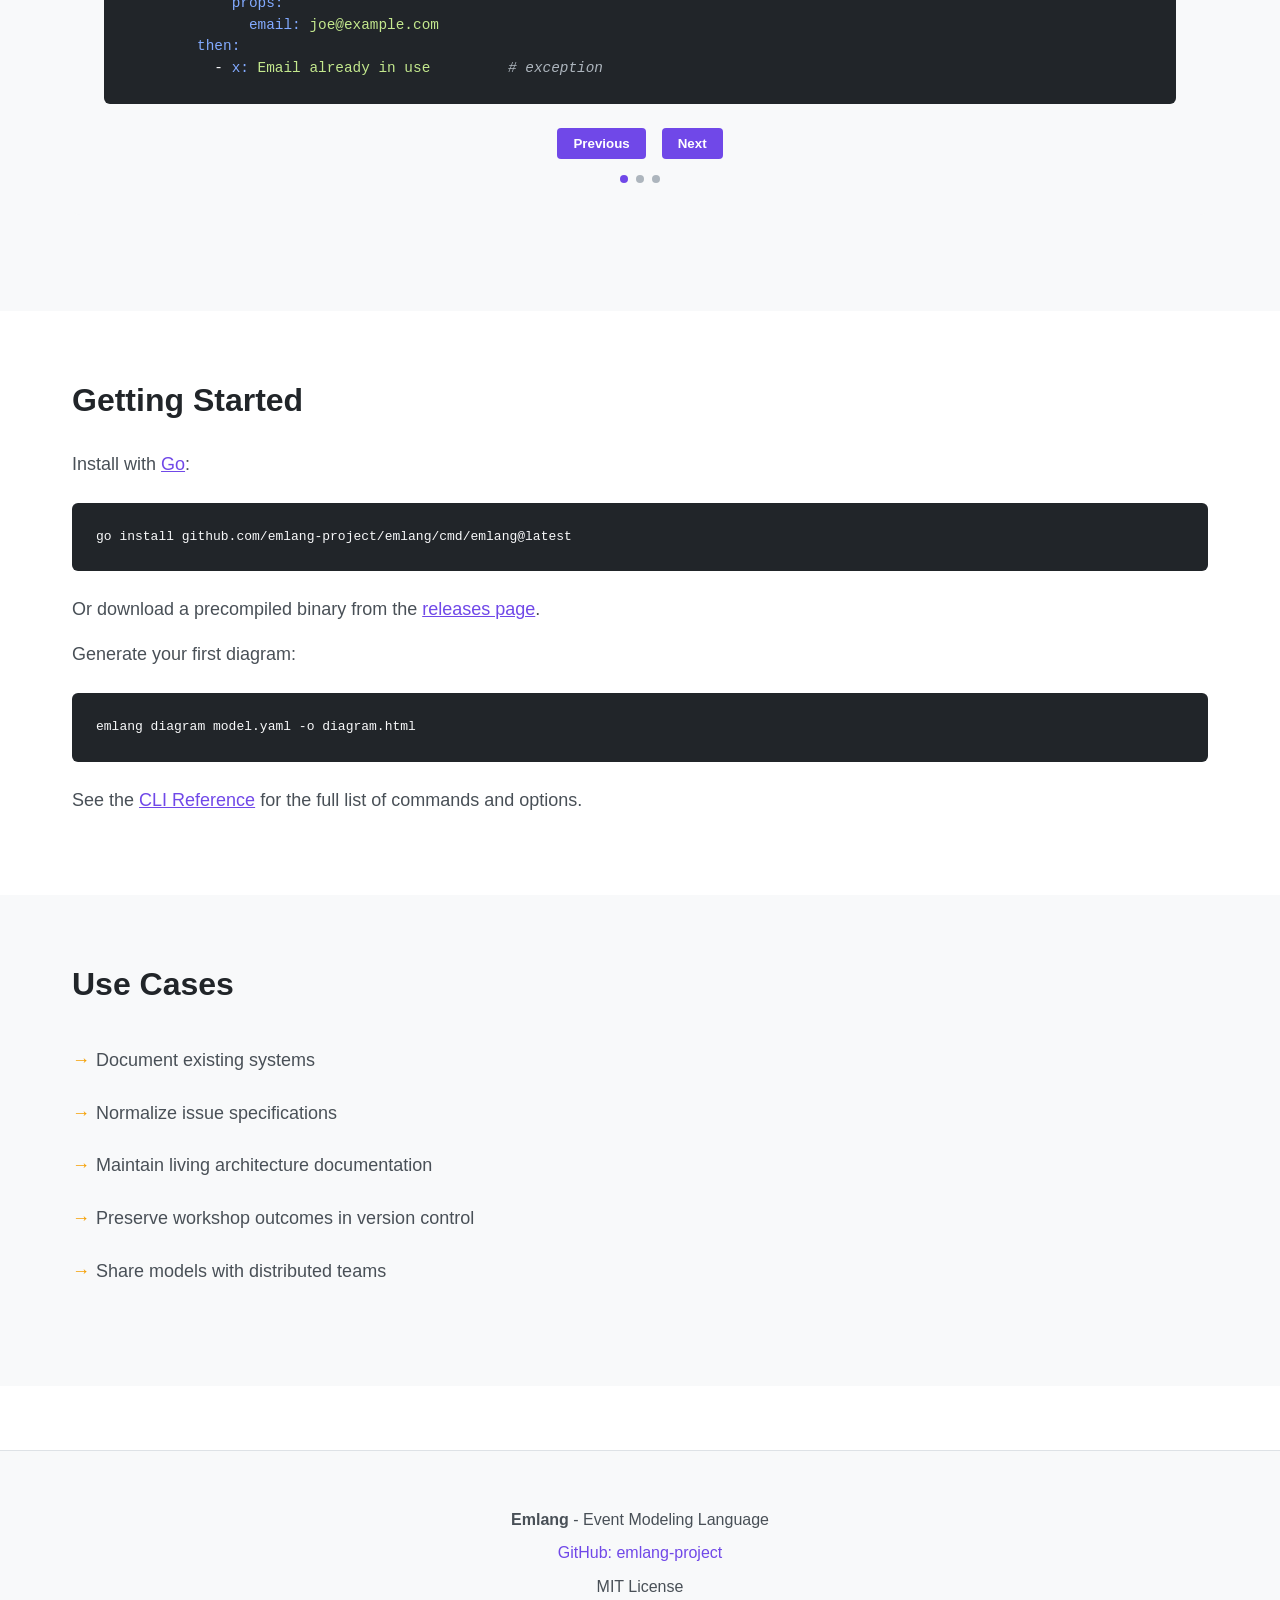
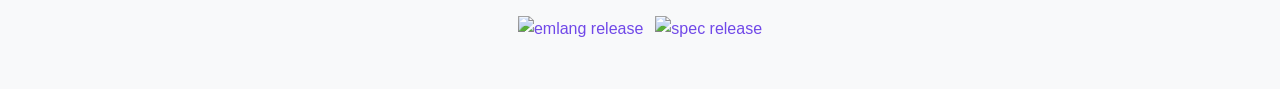
==== commit 2c9bd08e: "docs: fix the go install path on the website The main package is in cmd/emlang, so installing the mo" ====
--- a/docs/index.html
+++ b/docs/index.html
@@ -403,7 +403,7 @@
     <section id="getting-started">
         <div class="container">
             <h2>Getting Started</h2>
-            <p>Install with <a href="https://go.dev/doc/install" style="color: var(--violet-6);">Go</a> 1.27.2 or later:</p>
+            <p>Install with <a href="https://go.dev/doc/install" style="color: var(--violet-6);">Go</a>:</p>
             <div class="install-wrapper">
                 <button class="copy-btn" onclick="copyCode(this)">Copy</button>
                 <div class="install-box">
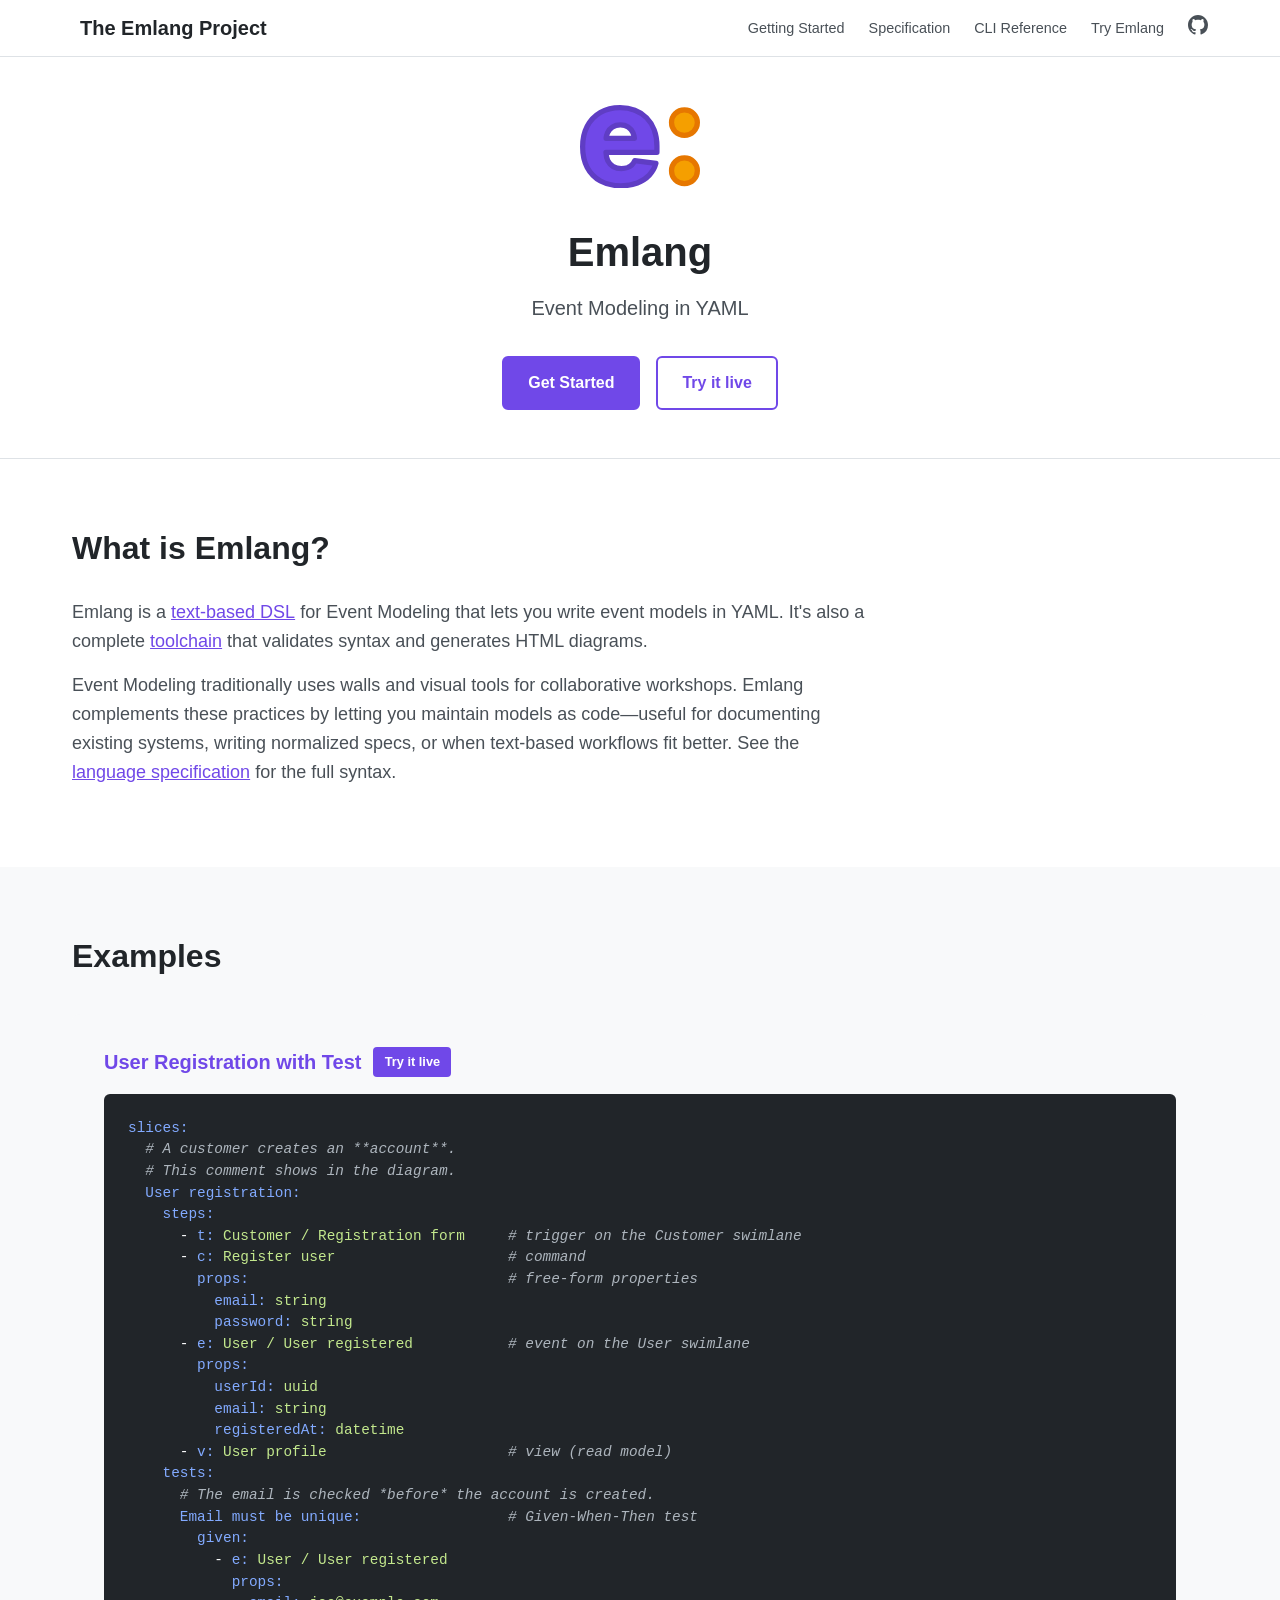
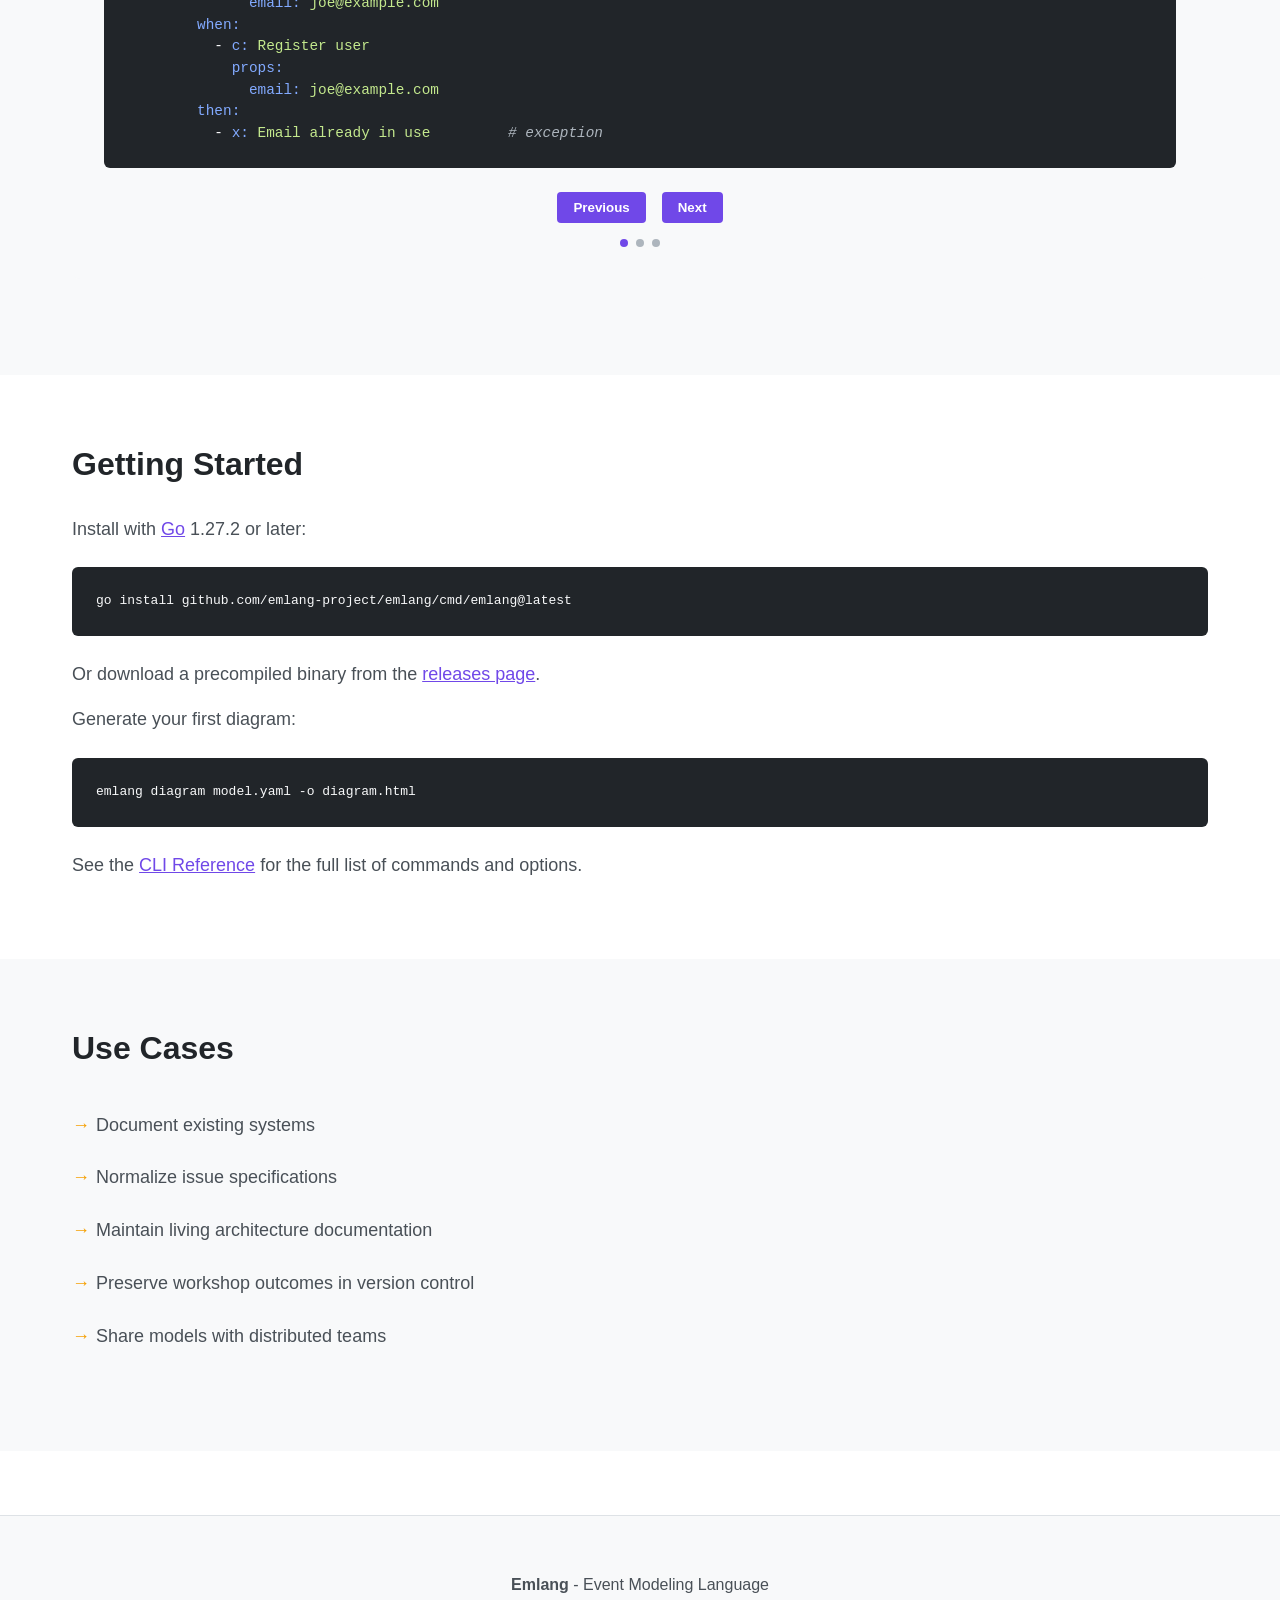
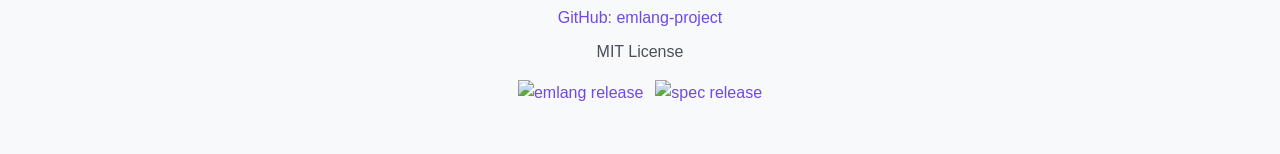
==== commit 7874822f: "feat: render head comments as Markdown in diagrams The comment block above a document, a slice or a " ====
--- a/docs/index.html
+++ b/docs/index.html
@@ -320,6 +320,8 @@
                     <div class="code-wrapper">
                         <button class="copy-btn" onclick="copyCode(this)">Copy</button>
                         <pre><code><span class="hljs-attr">slices:</span>
+  <span class="hljs-comment"># A customer creates an **account**.</span>
+  <span class="hljs-comment"># This comment shows in the diagram.</span>
   <span class="hljs-attr">User registration:</span>
     <span class="hljs-attr">steps:</span>
       - <span class="hljs-attr">t:</span> <span class="hljs-string">Customer / Registration form</span>     <span class="hljs-comment"># trigger on the Customer swimlane</span>
@@ -334,6 +336,7 @@
           <span class="hljs-attr">registeredAt:</span> <span class="hljs-string">datetime</span>
       - <span class="hljs-attr">v:</span> <span class="hljs-string">User profile</span>                     <span class="hljs-comment"># view (read model)</span>
     <span class="hljs-attr">tests:</span>
+      <span class="hljs-comment"># The email is checked *before* the account is created.</span>
       <span class="hljs-attr">Email must be unique:</span>                 <span class="hljs-comment"># Given-When-Then test</span>
         <span class="hljs-attr">given:</span>
           - <span class="hljs-attr">e:</span> <span class="hljs-string">User / User registered</span>
@@ -403,7 +406,7 @@
     <section id="getting-started">
         <div class="container">
             <h2>Getting Started</h2>
-            <p>Install with <a href="https://go.dev/doc/install" style="color: var(--violet-6);">Go</a>:</p>
+            <p>Install with <a href="https://go.dev/doc/install" style="color: var(--violet-6);">Go</a> 1.27.2 or later:</p>
             <div class="install-wrapper">
                 <button class="copy-btn" onclick="copyCode(this)">Copy</button>
                 <div class="install-box">
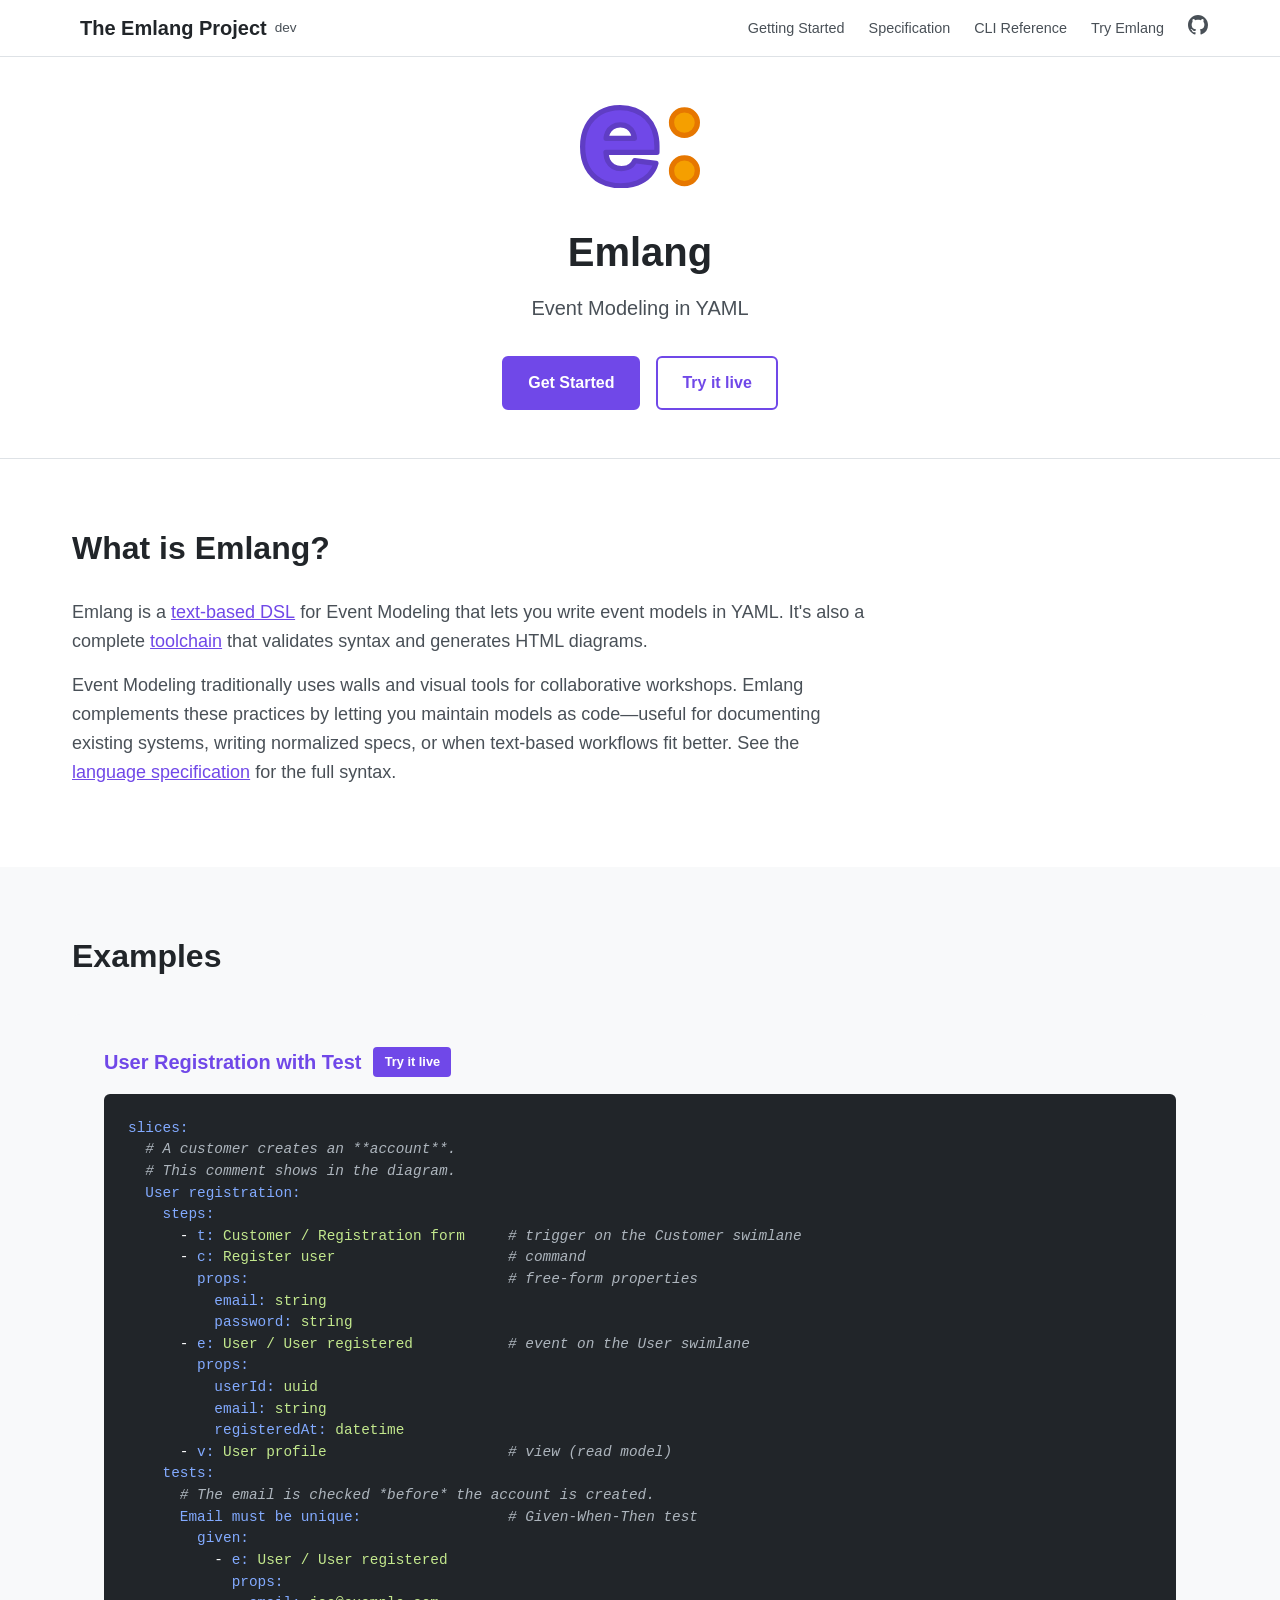
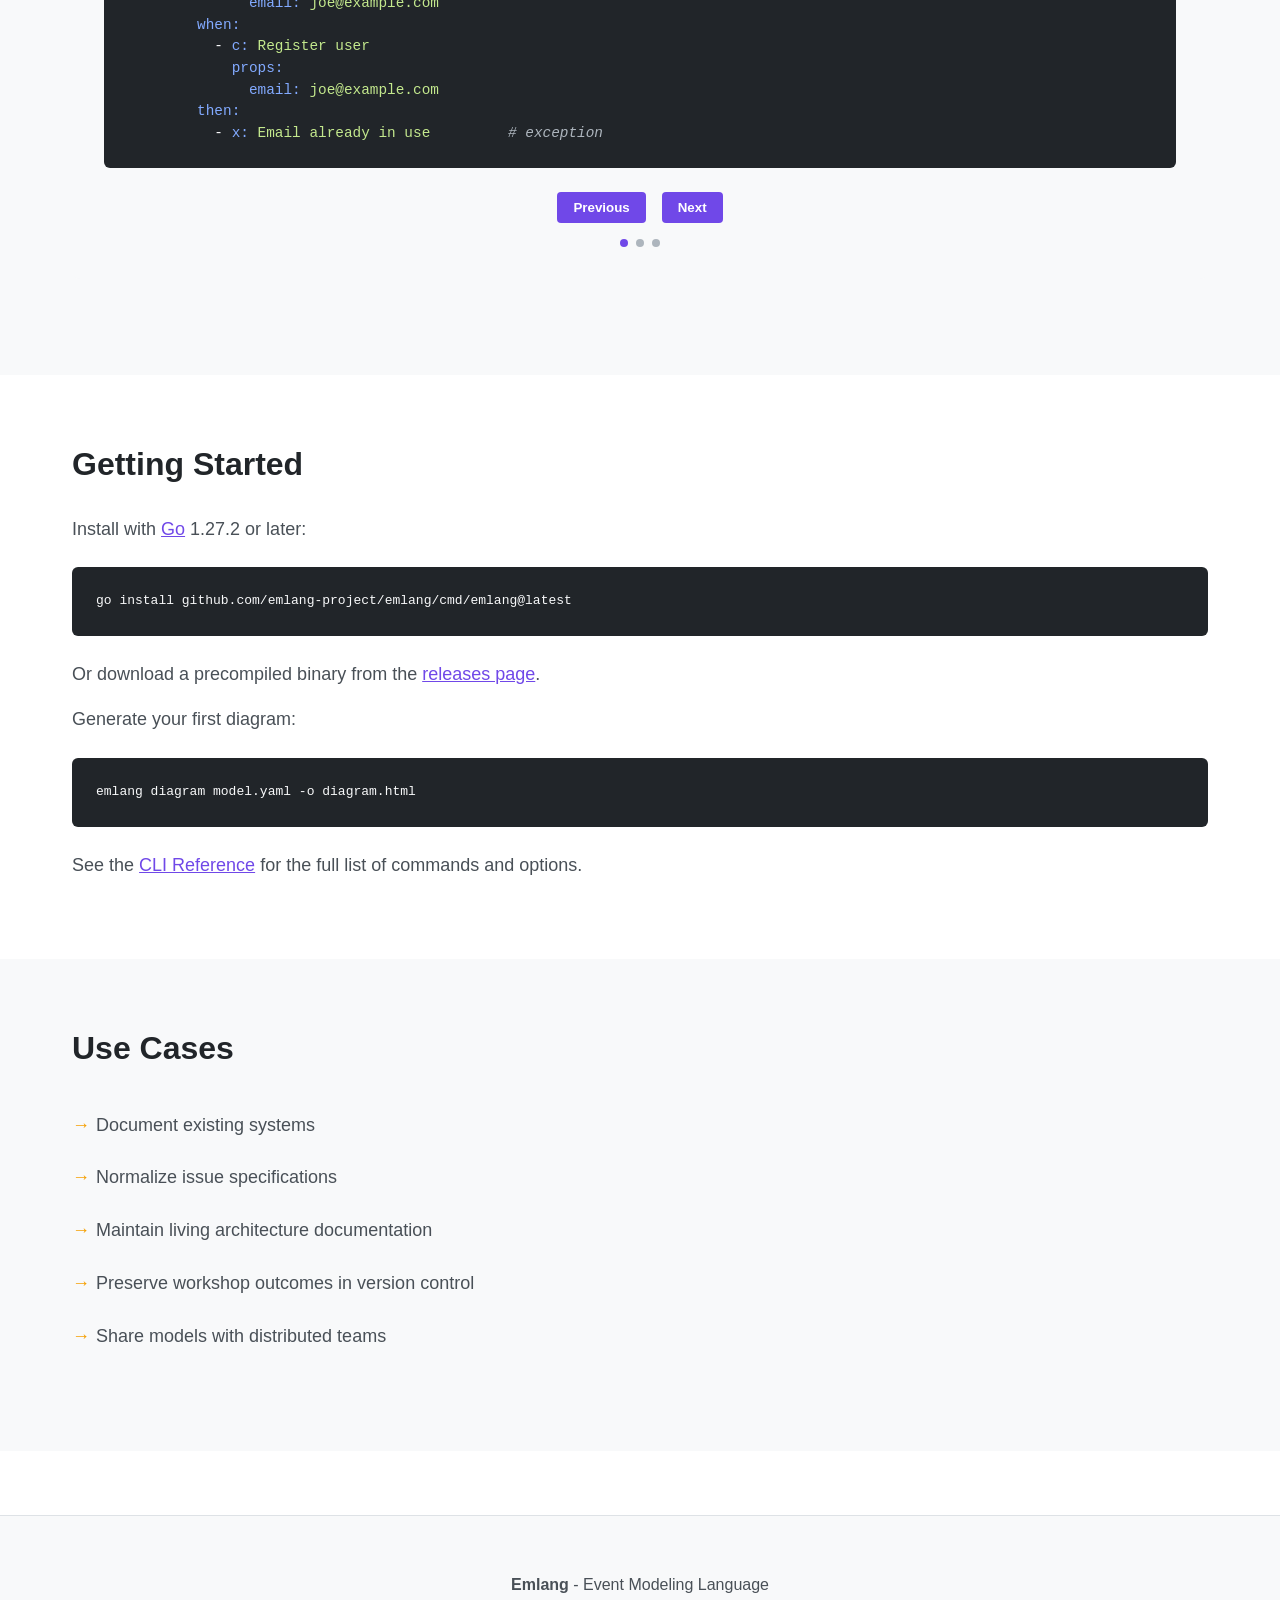
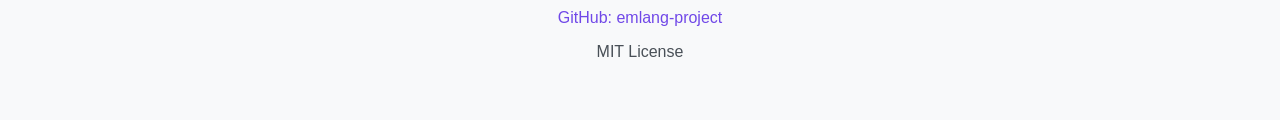
==== commit 6686a4a1: "docs: show the current version in the navigation bar and the playground The navigation bar shows the" ====
--- a/docs/index.html
+++ b/docs/index.html
@@ -234,17 +234,6 @@
             margin-top: 4rem;
         }
 
-        .badges {
-            display: flex;
-            gap: 0.75rem;
-            justify-content: center;
-            margin-top: 1rem;
-        }
-
-        .badges img {
-            height: 20px;
-        }
-
         /* Responsive (homepage overrides) */
         @media (max-width: 768px) {
             h1 {
@@ -269,7 +258,7 @@
 <body>
     <nav>
         <div class="nav-inner">
-            <a href="#" class="nav-logo"><img src="logo.svg" alt="Emlang" class="nav-logo-img"> The Emlang Project</a>
+            <a href="#" class="nav-logo"><img src="logo.svg" alt="Emlang" class="nav-logo-img"> The Emlang Project</a> <a href="https://github.com/emlang-project/emlang/releases/latest" class="nav-version">dev</a>
             <button class="nav-toggle" aria-label="Toggle navigation" onclick="document.querySelector('.nav-links').classList.toggle('open')">
                 <svg viewBox="0 0 24 24" fill="none" stroke="currentColor" stroke-width="2"><path d="M3 12h18M3 6h18M3 18h18"/></svg>
             </button>
@@ -443,10 +432,6 @@
             <p><strong>Emlang</strong> - Event Modeling Language</p>
             <p><a href="https://github.com/emlang-project">GitHub: emlang-project</a></p>
             <p>MIT License</p>
-            <div class="badges">
-                <a href="https://github.com/emlang-project/emlang"><img src="https://img.shields.io/github/v/release/emlang-project/emlang?label=emlang" alt="emlang release"></a>
-                <a href="https://github.com/emlang-project/spec"><img src="https://img.shields.io/github/v/release/emlang-project/spec?label=spec" alt="spec release"></a>
-            </div>
         </div>
     </footer>
 
--- a/docs/styles.css
+++ b/docs/styles.css
@@ -62,6 +62,14 @@
 .nav-logo-img {
     height: 28px;
     width: 28px;
+}
+
+.nav-version {
+    color: var(--gray-7);
+    font-size: 0.85rem;
+    margin-left: 0.5rem;
+    margin-right: auto;
+    text-decoration: none;
 }
 
 .nav-links {
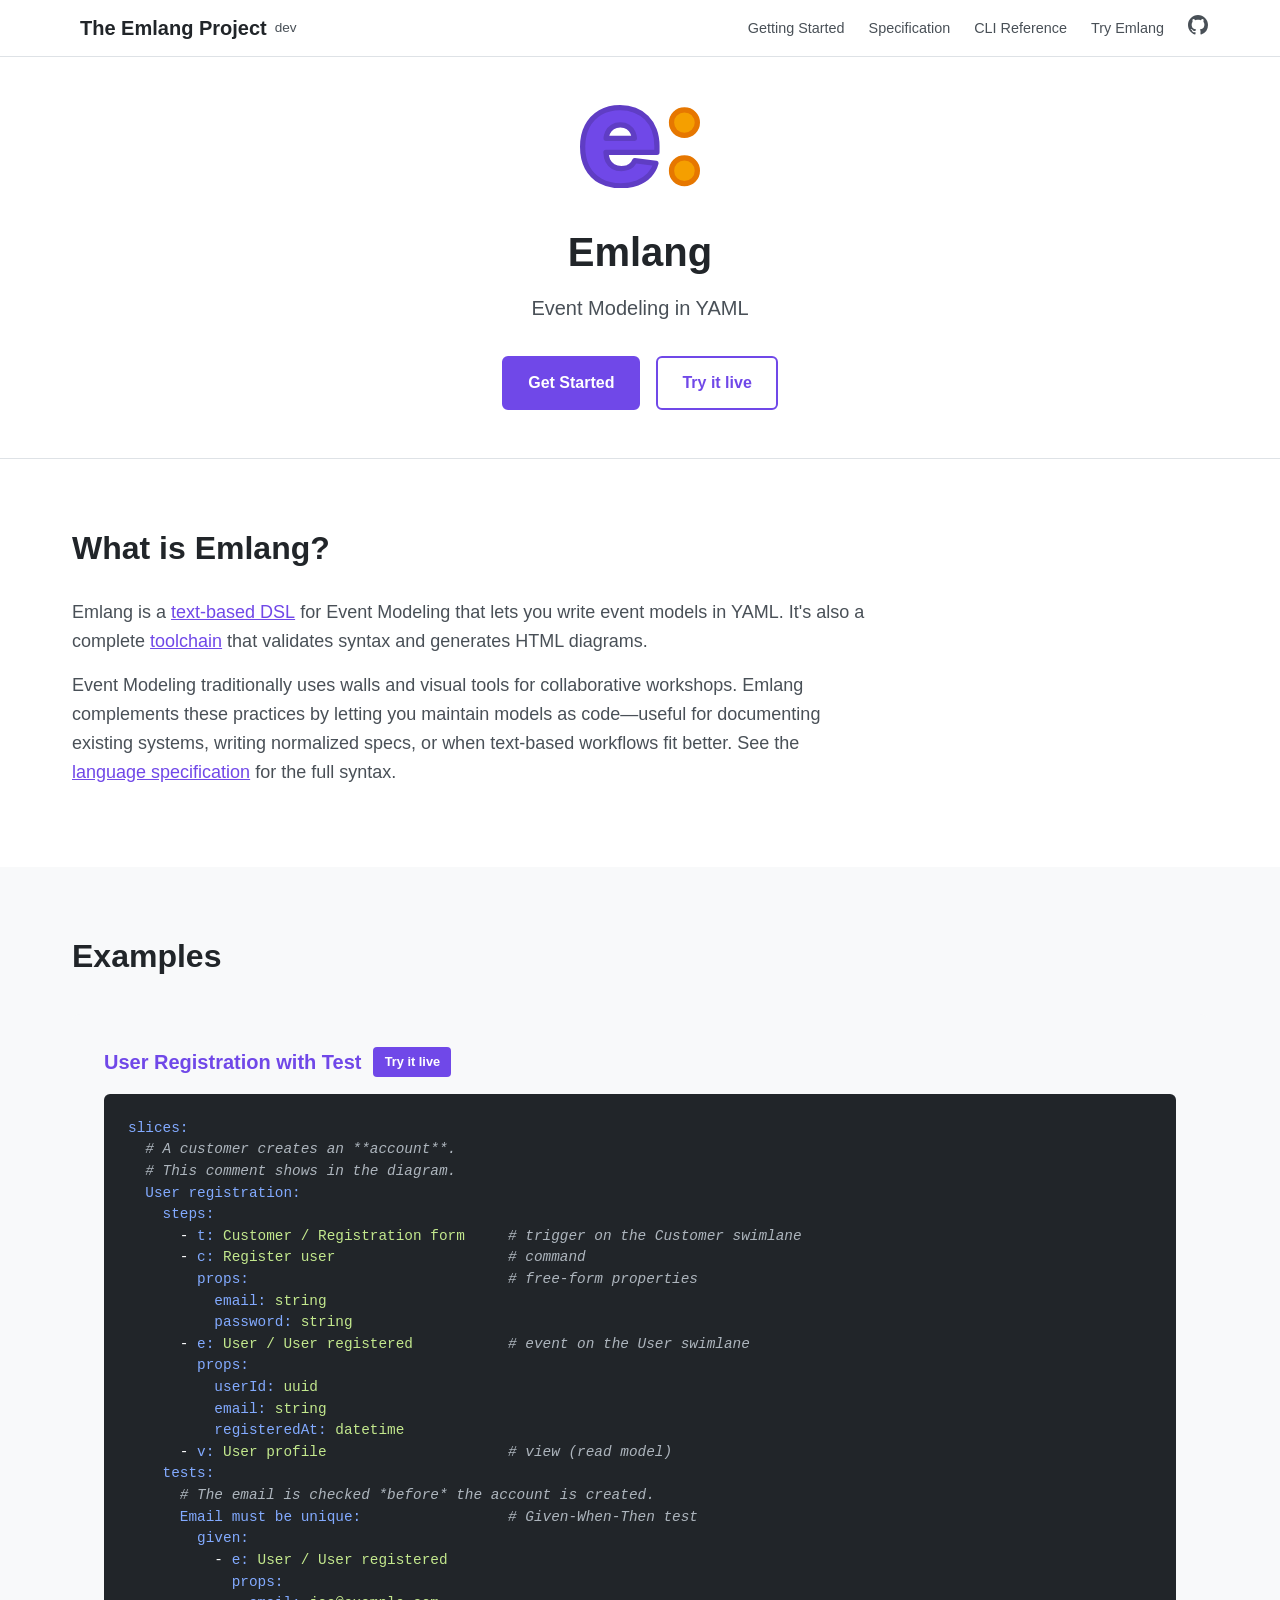
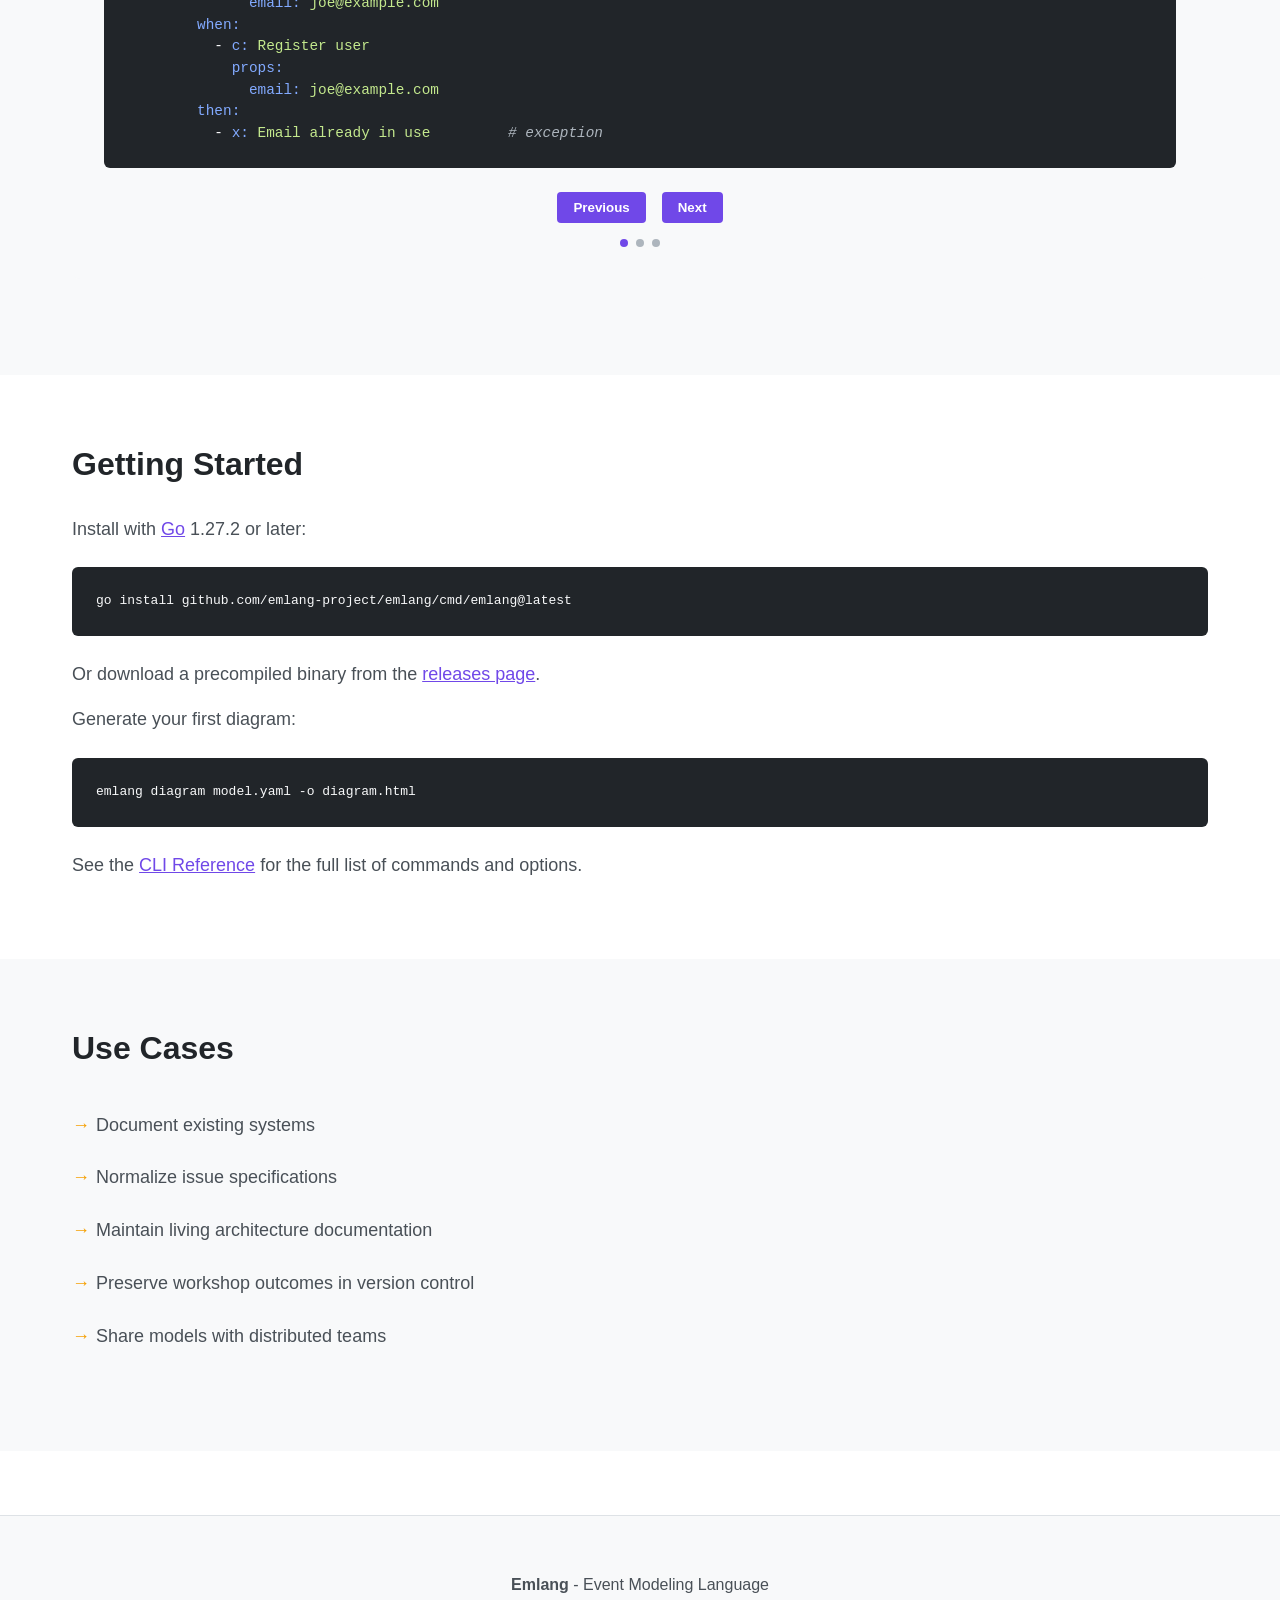
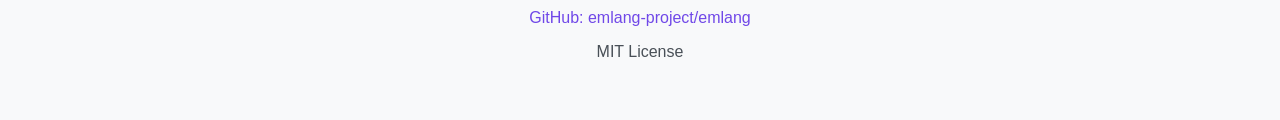
==== commit a3cb10c7: "docs: link the GitHub footer links to the emlang repository Co-Authored-By: Claude Opus 5.5 <noreply" ====
--- a/docs/index.html
+++ b/docs/index.html
@@ -267,7 +267,7 @@
                 <li><a href="spec.html">Specification</a></li>
                 <li><a href="cli.html">CLI Reference</a></li>
                 <li><a href="repl.html" target="_blank">Try Emlang</a></li>
-                <li><a href="https://github.com/emlang-project" target="_blank" aria-label="GitHub" class="nav-github"><svg viewBox="0 0 16 16" width="20" height="20" fill="currentColor"><path d="M8 0C3.58 0 0 3.58 0 8c0 3.54 2.29 6.53 5.47 7.59.4.07.55-.17.55-.38 0-.19-.01-.82-.01-1.49-2.01.37-2.53-.49-2.69-.94-.09-.23-.48-.94-.82-1.13-.28-.15-.68-.52-.01-.53.63-.01 1.08.58 1.23.82.72 1.21 1.87.87 2.33.66.07-.52.28-.87.51-1.07-1.78-.2-3.64-.89-3.64-3.95 0-.87.31-1.59.82-2.15-.08-.2-.36-1.02.08-2.12 0 0 .67-.21 2.2.82.64-.18 1.32-.27 2-.27.68 0 1.36.09 2 .27 1.53-1.04 2.2-.82 2.2-.82.44 1.1.16 1.92.08 2.12.51.56.82 1.27.82 2.15 0 3.07-1.87 3.75-3.65 3.95.29.25.54.73.54 1.48 0 1.07-.01 1.93-.01 2.2 0 .21.15.46.55.38A8.013 8.013 0 0016 8c0-4.42-3.58-8-8-8z"/></svg></a></li>
+                <li><a href="https://github.com/emlang-project/emlang" target="_blank" aria-label="GitHub" class="nav-github"><svg viewBox="0 0 16 16" width="20" height="20" fill="currentColor"><path d="M8 0C3.58 0 0 3.58 0 8c0 3.54 2.29 6.53 5.47 7.59.4.07.55-.17.55-.38 0-.19-.01-.82-.01-1.49-2.01.37-2.53-.49-2.69-.94-.09-.23-.48-.94-.82-1.13-.28-.15-.68-.52-.01-.53.63-.01 1.08.58 1.23.82.72 1.21 1.87.87 2.33.66.07-.52.28-.87.51-1.07-1.78-.2-3.64-.89-3.64-3.95 0-.87.31-1.59.82-2.15-.08-.2-.36-1.02.08-2.12 0 0 .67-.21 2.2.82.64-.18 1.32-.27 2-.27.68 0 1.36.09 2 .27 1.53-1.04 2.2-.82 2.2-.82.44 1.1.16 1.92.08 2.12.51.56.82 1.27.82 2.15 0 3.07-1.87 3.75-3.65 3.95.29.25.54.73.54 1.48 0 1.07-.01 1.93-.01 2.2 0 .21.15.46.55.38A8.013 8.013 0 0016 8c0-4.42-3.58-8-8-8z"/></svg></a></li>
             </ul>
         </div>
     </nav>
@@ -430,7 +430,7 @@
     <footer>
         <div class="container">
             <p><strong>Emlang</strong> - Event Modeling Language</p>
-            <p><a href="https://github.com/emlang-project">GitHub: emlang-project</a></p>
+            <p><a href="https://github.com/emlang-project/emlang">GitHub: emlang-project/emlang</a></p>
             <p>MIT License</p>
         </div>
     </footer>
